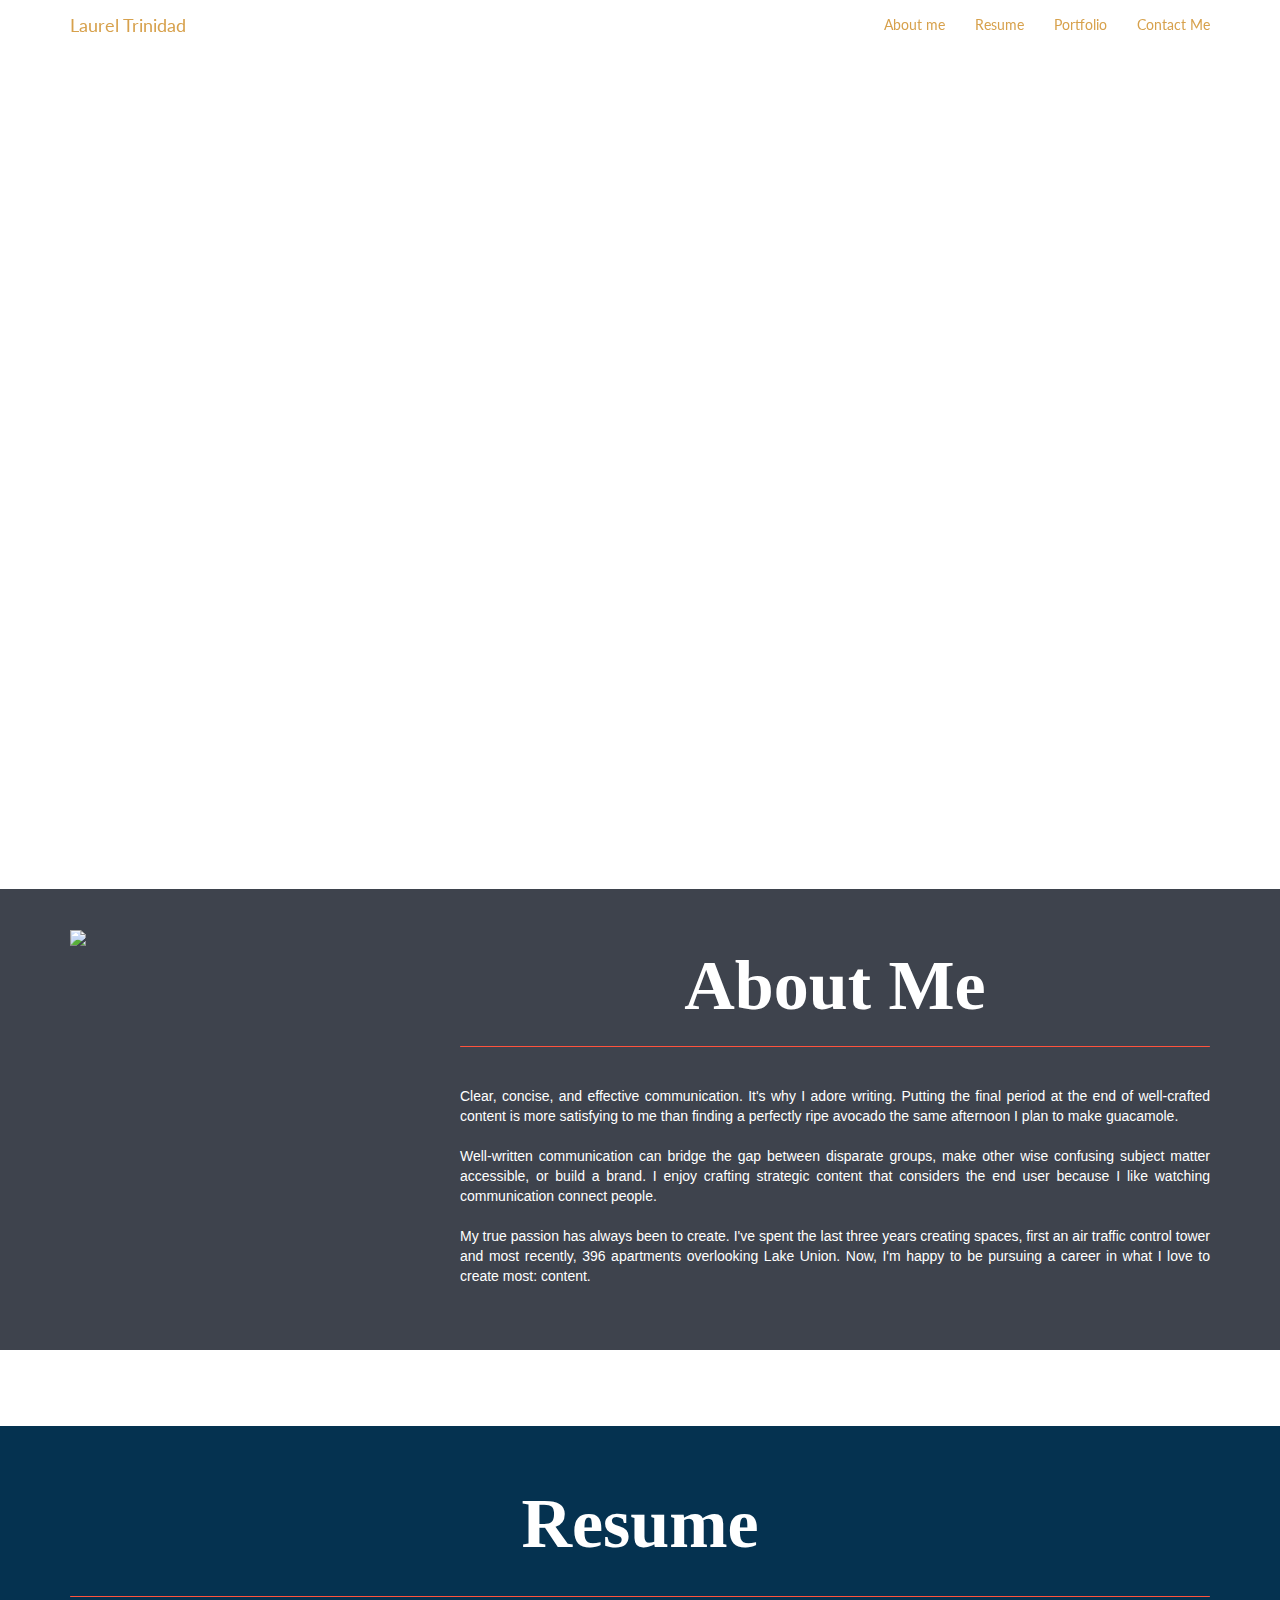
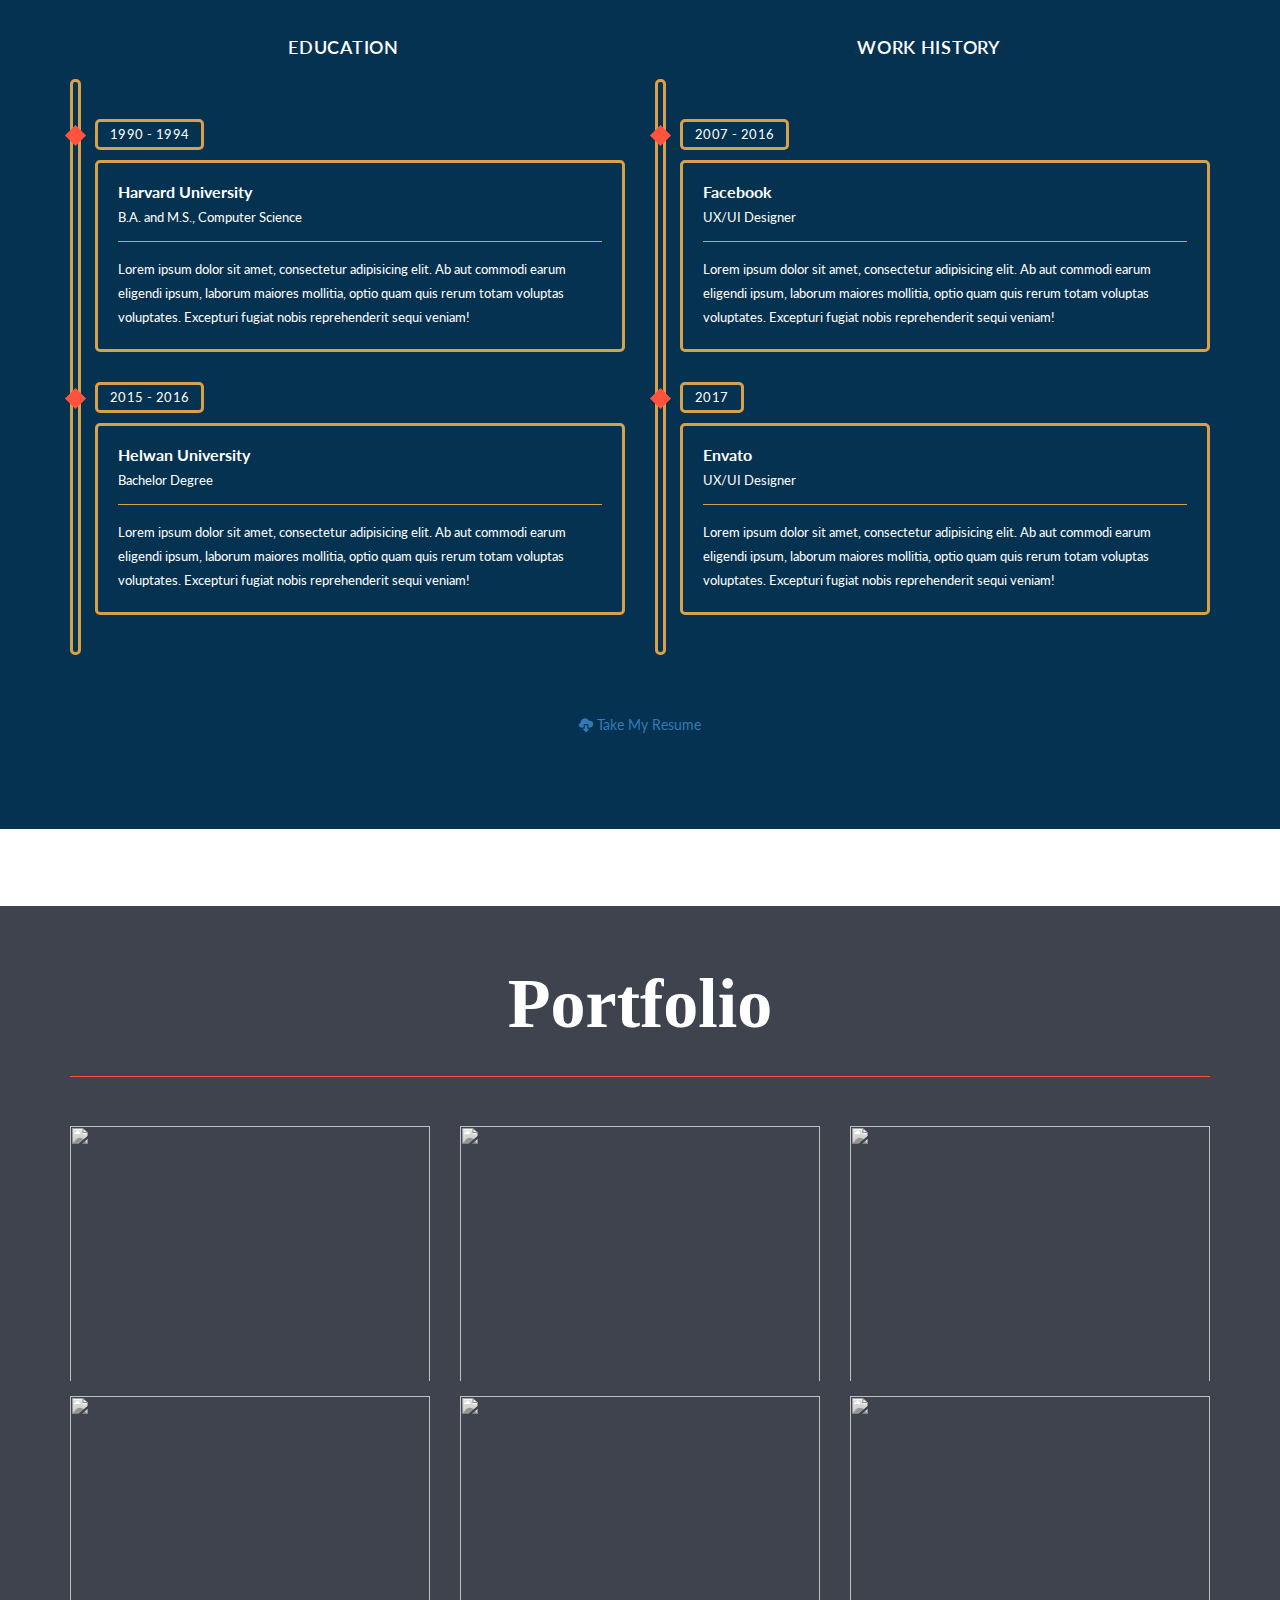
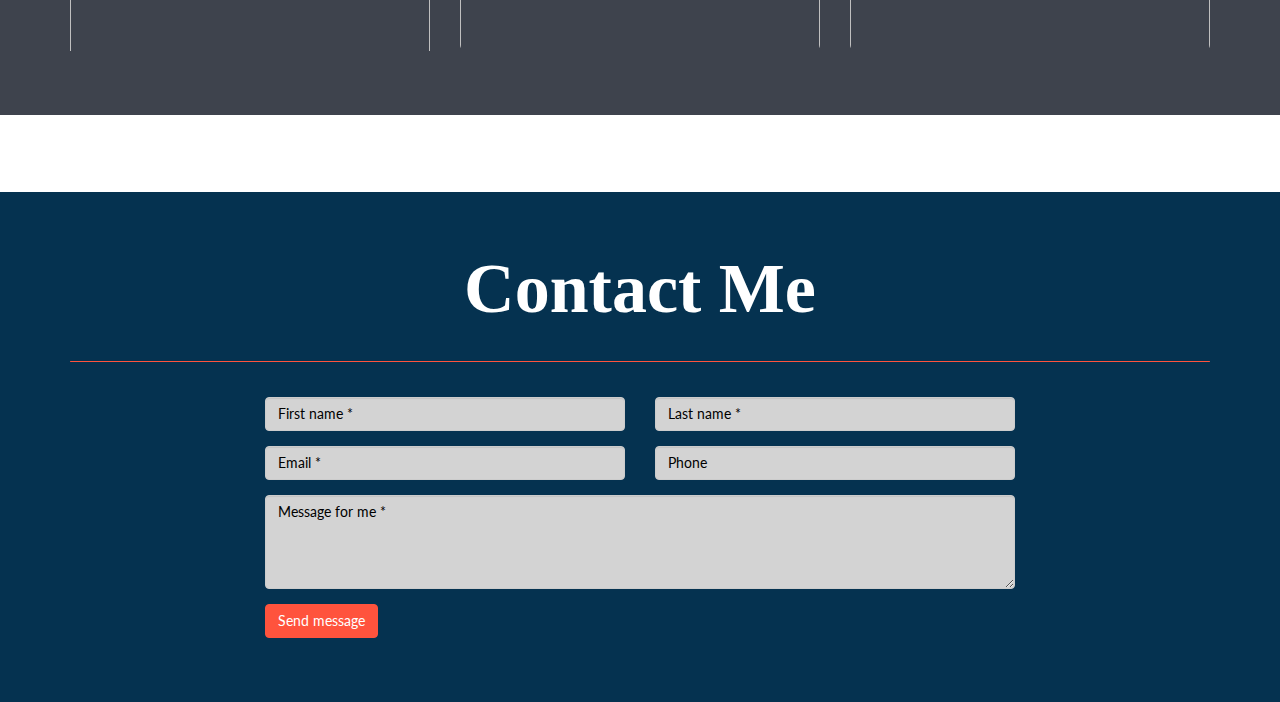
==== index.html @ ec862a38 "updated latest pic and color scheme" ====
<!DOCTYPE html>
<html>
<head>
	<title>Laurel Trinidad</title>
	<link rel="stylesheet" type="text/css" href="https://maxcdn.bootstrapcdn.com/bootstrap/3.3.5/css/bootstrap.min.css">
	<link rel="stylesheet" type="text/css" href="https://maxcdn.bootstrapcdn.com/font-awesome/4.4.0/css/font-awesome.min.css">
	<link href="http://fonts.googleapis.com/css?family=Lato:300,400,700,300italic,400italic,700italic" rel="stylesheet" type="text/css">
	<link href="https://fonts.googleapis.com/css?family=Josefin+Sans" rel="stylesheet">
	<link rel="stylesheet" type="text/css" href="app.css">
</head>
<body>
	<nav class="navbar navbar-inverse navbar-fixed-top">
		<div class="container">
			<div class="navbar-header">
				 <button type="button" class="navbar-toggle collapsed" data-toggle="collapse" data-target="#bs-nav-demo" aria-expanded="false">
	        <span class="sr-only">Toggle navigation</span>
	        <span class="icon-bar"></span>
	        <span class="icon-bar"></span>
	        <span class="icon-bar"></span>
	      </button>
				<a href="#" class="navbar-brand">Laurel Trinidad</a>
			</div>
			<div class="collapse navbar-collapse" id="bs-nav-demo">
				
				<ul class="nav navbar-nav navbar-right">
					<li><a href="#about">About me</a></li>
					<li><a href="#resume">Resume</a></li>
					<li><a href="#portfolio">Portfolio</a></li>
					<li><a href="#contactMe">Contact Me</a></li>
				</ul>
			</div>
		</div>
	</nav>
	<div class="container">
		<div class="row">
			<div class="col-sm-12" id="title">
				<h1>My Words+Your Voice=Content That Sells</h1>
			</div>
		</div>
	</div>
	<div class="blackSection" id="about">
		<div class="container">
			<div class="row">
				<div class="col-sm-4" >
					<img src="https://scontent.fsea1-1.fna.fbcdn.net/v/t1.0-9/18342608_10210631293112837_7009004719831180003_n.jpg?_nc_cat=0&oh=eb962426b6025424225a80eff569fae0&oe=5B779674&_nc_o2e=za9008616&efg=eyJhZG1pc3Npb25fY29udHJvbCI6MSwidXBsb2FkZXJfaWQiOiIxMDYyODEwMjcwIn0%3D">	
				</div>
				<div class="col-sm-8" >
					<div class="row">
						<div class="col-sm-12">
							<h1 id="sectionTitle">About Me</h1>
							<hr>
						</div>
						<div class="col-sm-12" id="text">
							<span>Clear, concise, and effective communication. It's why I adore writing. Putting the final period at the end of well-crafted content is more satisfying to me than finding a perfectly ripe avocado the same afternoon I plan to make guacamole. <br><br>
							Well-written communication can bridge the gap between disparate groups, make other wise confusing subject matter accessible, or build a brand. I enjoy crafting strategic content that considers the end user because I like watching communication connect people. <br><br> 
							My true passion has always been to create. I've spent the last three years creating spaces, first an air traffic control tower and most recently, 396 apartments overlooking Lake Union. Now, I'm happy to be pursuing a career in what I love to create most: content. </span>	
						</div>		
					</div>
				</div>		
			</div>
		</div>
	</div>
	<div class="emptySection"></div>
	<div class="whiteSection" id="resume">
		<div class="education-workHistory" id="history">
        <div class="container">
            <div class="row">
				<div class="col-sm-12">
					<h1 id="sectionTitle">Resume</h1>
					<hr>
				</div>
			</div>
            <div class="row">
                <div class="col-sm-6">
                    <div class="kayo-education">
                        <h3 class="timeline-title">
                            <i class="pe-7s-study"></i> <span>Education</span>
                        </h3>
                        <div class="timeline-content">
                            <div class="timeline-box">
                                <div class="timeline-date">
                                    1990 - 1994
                                </div>
                                <div class="timeline-info">
                                    <div class="timeline-info-header">
                                        <h3>Harvard University</h3>
                                        <p>B.A. and M.S., Computer Science</p>
                                    </div>
                                    <div class="timeline-info-details">
                                        <p>
                                            Lorem ipsum dolor sit amet, consectetur adipisicing elit. Ab aut commodi
                                            earum eligendi ipsum, laborum maiores mollitia, optio quam quis rerum
                                            totam voluptas voluptates. Excepturi fugiat nobis reprehenderit sequi
                                            veniam!
                                        </p>
                                    </div>
                                </div>
                            </div>
                            <div class="timeline-box">
                                <div class="timeline-date">
                                    2015 - 2016
                                </div>
                                <div class="timeline-info">
                                    <div class="timeline-info-header">
                                        <h3>Helwan University</h3>
                                        <p>Bachelor Degree</p>
                                    </div>
                                    <div class="timeline-info-details">
                                        <p>
                                            Lorem ipsum dolor sit amet, consectetur adipisicing elit. Ab aut commodi
                                            earum eligendi ipsum, laborum maiores mollitia, optio quam quis rerum
                                            totam voluptas voluptates. Excepturi fugiat nobis reprehenderit sequi
                                            veniam!
                                        </p>
                                    </div>
                                </div>
                            </div>
                        </div>
                    </div>
                </div>
                <div class="col-sm-6">
                    <div class="kayo-experience">
                        <h3 class="timeline-title">
                            <i class="pe-7s-ribbon"></i> <span>Work History</span>
                        </h3>
                        <div class="timeline-content">
                            <div class="timeline-box">
                                <div class="timeline-date">
                                    2007 - 2016
                                </div>
                                <div class="timeline-info">
                                    <div class="timeline-info-header">
                                        <h3>Facebook</h3>
                                        <p>UX/UI Designer</p>
                                    </div>
                                    <div class="timeline-info-details">
                                        <p>
                                            Lorem ipsum dolor sit amet, consectetur adipisicing elit. Ab aut commodi
                                            earum eligendi ipsum, laborum maiores mollitia, optio quam quis rerum
                                            totam voluptas voluptates. Excepturi fugiat nobis reprehenderit sequi
                                            veniam!
                                        </p>
                                    </div>
                                </div>
                            </div>
                            <div class="timeline-box">
                                <div class="timeline-date">
                                    2017
                                </div>
                                <div class="timeline-info">
                                    <div class="timeline-info-header">
                                        <h3>Envato</h3>
                                        <p>UX/UI Designer</p>
                                    </div>
                                    <div class="timeline-info-details">
                                        <p>
                                            Lorem ipsum dolor sit amet, consectetur adipisicing elit. Ab aut commodi
                                            earum eligendi ipsum, laborum maiores mollitia, optio quam quis rerum
                                            totam voluptas voluptates. Excepturi fugiat nobis reprehenderit sequi
                                            veniam!
                                        </p>
                                    </div>
                                </div>
                            </div>
                        </div>
                    </div>
                </div>
            </div>
            <div class="take-my-resume">
                <a href="#" class="kayo-btn-1"><span class="glyphicon glyphicon-cloud-download"></span> Take My Resume</a>
            </div>
        </div>
    </div>
    <!-- End Resume ==================-->
	</div>
	<div class="emptySection"></div>
	<div class="blackSection" id="portfolio">
		<div class="container">
			<div class="row">
				<div class="col-sm-12">
					<h1 id="sectionTitle">Portfolio</h1>
					<hr>
				</div>
				<div class="col-sm-4 documentContainer">
					<a href="https://drive.google.com/file/d/1-I8CJ9ruxqZEkAIx4mUurq1qyC3e59em/view?usp=sharing" target="_blank">
				        <img src="./Images/airport.jpg" alt="" class="portfolioImage img-responsive">
				        
				        <div class="imgTitle">
				        	<h1>Title</h1>
				        </div>
				        <div class="caption text-center">
				            <p>Lorem ipsum dolor sit amet, consectetur adipisicing elit. Ab, quisquam?</p>
				        </div>
				    </a>
			    </div>
				<div class="col-sm-4 documentContainer">
					<a href="https://drive.google.com/file/d/1-I8CJ9ruxqZEkAIx4mUurq1qyC3e59em/view?usp=sharing" target="_blank">
				        <img src="./Images/business.jpg" alt="" class="portfolioImage img-responsive">
				        
				        <div class="imgTitle">
				        	<h1>Title</h1>
				        </div>
				        <div class="caption text-center">
				            <p>Lorem ipsum dolor sit amet, consectetur adipisicing elit. Ab, quisquam?</p>
				        </div>
				    </a>
			    </div>
				<div class="col-sm-4 documentContainer">
					<a href="https://drive.google.com/file/d/1-I8CJ9ruxqZEkAIx4mUurq1qyC3e59em/view?usp=sharing" target="_blank">
				        <img src="./Images/workshop.jpg" alt="" class="portfolioImage img-responsive">
				        
				        <div class="imgTitle">
				        	<h1>Title</h1>
				        </div>
				        <div class="caption text-center">
				            <p>Lorem ipsum dolor sit amet, consectetur adipisicing elit. Ab, quisquam?</p>
				        </div>
				    </a>
			    </div>
				<div class="col-sm-4 documentContainer">
					<a href="https://drive.google.com/file/d/1-I8CJ9ruxqZEkAIx4mUurq1qyC3e59em/view?usp=sharing" target="_blank">
				        <img src="./Images/sunrise.jpg" alt="" class="portfolioImage img-responsive">
				        
				        <div class="imgTitle">
				        	<h1>Title</h1>
				        </div>
				        <div class="caption text-center">
				            <p>Lorem ipsum dolor sit amet, consectetur adipisicing elit. Ab, quisquam?</p>
				        </div>
				    </a>
			    </div>
				<div class="col-sm-4 documentContainer">
					<a href="https://drive.google.com/file/d/1-I8CJ9ruxqZEkAIx4mUurq1qyC3e59em/view?usp=sharing" target="_blank">
				        <img src="./Images/los-angeles.jpg" alt="" class="portfolioImage img-responsive img-rounded">
				        
				        <div class="imgTitle">
				        	<h1>Title</h1>
				        </div>
				        <div class="caption text-center">
				            <p>Lorem ipsum dolor sit amet, consectetur adipisicing elit. Ab, quisquam?</p>
				        </div>
				    </a>
			    </div>
				<div class="col-sm-4 documentContainer">
					<a href="https://drive.google.com/file/d/1-I8CJ9ruxqZEkAIx4mUurq1qyC3e59em/view?usp=sharing" target="_blank">
				        <img src="./Images/home.jpg" alt="" class="portfolioImage img-responsive img-rounded">
				        
				        <div class="imgTitle">
				        	<h1>Title</h1>
				        </div>
				        <div class="caption text-center">
				            <p>Lorem ipsum dolor sit amet, consectetur adipisicing elit. Ab, quisquam?</p>
				        </div>
				    </a>
			    </div>
			</div>
		</div>
	</div>
	<div class="emptySection"></div>
	<section id="contactMe">
		<div class="whiteSection">
			<div class="container">
				<div class="row">
					<div class="col-sm-12">
						<h1 id="sectionTitle">Contact Me</h1>
						<hr>
					</div>
					<div class="col-sm-2"></div>

					<div class="col-sm-8">

						<form id="contact-form" method="post" action="contact.php" role="form">

	                        <div class="messages"></div>

	                        <div class="controls">

	                            <div class="row">
	                                <div class="col-md-6">
	                                    <div class="form-group">
	                                        <input id="form_name" type="text" name="name" class="form-control" placeholder="First name *" required="required" data-error="Firstname is required.">
	                                        <div class="help-block with-errors"></div>
	                                    </div>
	                                </div>
	                                <div class="col-md-6">
	                                    <div class="form-group">
	                                        <input id="form_lastname" type="text" name="surname" class="form-control" placeholder="Last name *" required="required" data-error="Lastname is required.">
	                                        <div class="help-block with-errors"></div>
	                                    </div>
	                                </div>
	                            </div>
	                            <div class="row">
	                                <div class="col-md-6">
	                                    <div class="form-group">
	                                        <input id="form_email" type="email" name="email" class="form-control" placeholder="Email *" required="required" data-error="Valid email is required.">
	                                        <div class="help-block with-errors"></div>
	                                    </div>
	                                </div>
	                                <div class="col-md-6">
	                                    <div class="form-group">
	                                        <input id="form_phone" type="tel" name="phone" class="form-control" placeholder="Phone">
	                                        <div class="help-block with-errors"></div>
	                                    </div>
	                                </div>
	                            </div>
	                            <div class="row">
	                                <div class="col-md-12">
	                                    <div class="form-group">
	                                        <textarea id="form_message" name="message" class="form-control" placeholder="Message for me *" rows="4" required="required" data-error="Please,leave us a message."></textarea>
	                                        <div class="help-block with-errors"></div>
	                                    </div>
	                                </div>
	                                <div class="col-md-12">
	                                    <input type="submit" class="btn btn-success btn-send" value="Send message">
	                                </div>
	                            </div>
	                        </div>
	                    </form>
                	</div>
				</div>
			</div>
		</div>
	</section>
 <script type="text/javascript" src="https://code.jquery.com/jquery-2.1.4.js"></script>
 <script type="text/javascript" src="https://maxcdn.bootstrapcdn.com/bootstrap/3.3.5/js/bootstrap.min.js"></script>
 <script type="text/javascript" src="script.js"></script>


</body>
</html>
---- app.css ----
body {
    background: url(https://images.unsplash.com/photo-1480204514067-6b10af53a827?ixlib=rb-0.3.5&ixid=eyJhcHBfaWQiOjEyMDd9&s=a78e72b7ec7ae1008860068f69c1065b&auto=format&fit=crop&w=1489&q=80);
  
   // background: url(https://images.unsplash.com/photo-1526062316359-870159813355?ixlib=rb-0.3.5&ixid=eyJhcHBfaWQiOjEyMDd9&s=8ba3ea4075a0bce542a6e92dcb00b29f&auto=format&fit=crop&w=1567&q=80);
  
    background-size: cover;
    background-position: left; 
    background-attachment: fixed;
    font-family: 'Times New Roman', serif;
}

body,
html {
    width: 100%;
    height: 100%;
    font-family: "Lato";
    color: white;
}

:root {
    --background-1:#485670;
    --background-2:#151A24;
    --accent-color-1:#C6A33B;
    --accent-color-2:#FF533D;
    --title-color:white;
    --resume-border: #C6A33B;
    --resume-diamond:#FF533D;
}

:root {
    --background-1:#3E434D;
    --background-2:#053250;
    --accent-color-1:#D7A14C;
    --accent-color-2:#FF533D;
    --title-color:white;
    --resume-border: #D7A14C;
    --resume-diamond:#FF533D;
}




.navbar-inverse {
      background: transparent;
      color: white;
      border-color: transparent;
}
.navbar-inverse .navbar-brand, .navbar-inverse a{
  color: var(--accent-color-1);
}
.navbar-inverse .navbar-nav>li>a {
  color: var(--accent-color-1);
} 

#title {
    text-align: center;
    font-weight: 700;
    font-size: 5em;
    font-family: 'Times New Roman', serif;
    padding-top: 35%;
    padding-bottom: 35%
}

#sectionTitle {
    text-align: center;
    font-weight: 700;
    font-size: 5em;
    font-family: 'Times New Roman', serif;
    color: var(--title-color);

}

#portfolioTitle {
    font-weight: 400;
    font-size: 5em;
    font-family: 'Times New Roman', serif;
    text-align: center;
    margin-top: 0;
    margin-bottom: 0;

}

#text {
    font-family: Roboto, Arial, "Helvetica Neue", Helvetica, sans-serif;
    padding-top: 2%; 
    text-align: justify;   
}

#buttons {
    font-family: september, Arial, "Helvetica Neue", Helvetica, sans-serif;
}

.whiteSection { 
    background: var(--background-2);
    color: white ;
    padding-top: 3%;
    padding-bottom: 5%;
}

.blackSection { 
    background: var(--background-1);
    color: white ;
    padding-top: 3%;
    padding-bottom: 5%;
}

.portfolioImage {
    height: 270px;
    width: 360px;
    padding-top: 15px;
    padding-bottom: 15px;
    overflow: hidden;
    -webkit-filter: grayscale(100%); /* Safari 6.0 - 9.0 */
    filter: grayscale(100%);
  }

.emptySection {
    padding-top: 6%
}

.navbar-fixed-top.scrolled {
  background-color: #221f20 !important;
  transition: background-color 200ms linear;
}

.hoverText {
  color: black;
  font-size: 25px;
  text-align: center;
  padding-left: 15%;
}

.portfolioTextContainer {
}

.rightSide {
    padding-right: 7.5%;
    text-align: right;
}

.leftSide {
    padding-left: 7.5%;
    text-align: left;
}

.portfolioRow {
    display: table;
}

.cell {
    float: none;
    display: table-cell;
    vertical-align: top;
}

.test { 

 }

.middle {
  transition: .5s ease;
  position: absolute;
  top: 8px;
  left: 16px;
  transform: translate(-50%, -50%);
  -ms-transform: translate(-50%, -50%);
  border: 3px solid red;
  opacity: 0;
}

.imgTitle {
    position: absolute;
    top: 5%;
    left: 0;
    width: 95%;
    padding-left: 7%;
    opacity: 0;
    color: white;
}

.caption {
    position: absolute;
    top: 60%;
    left: 0;
    width: 95%;
    padding-left: 5%;
    font-size: 18px;
    opacity: 0;
    color: white;
}

.documentContainer:hover .portfolioImage { 
    -webkit-filter: grayscale(0%); /* Safari 6.0 - 9.0 */
    filter: grayscale(0%); 
    opacity: .4;
 }

.documentContainer:hover .imgTitle{
  opacity: 1;
}

.documentContainer:hover .caption{
  opacity: 1;
}

.documentContainer {
    position: relative;
}

.hoverText {
  color: white;
  font-size: 25px;
  text-align: center;
  padding-left: 15%;
  border: 3px solid #73AD21;
}

.thumbnail {
    position: relative;
}

.btn-send {
    background: var(--accent-color-2);
    color: white;
    border-color: var(--accent-color-2);
}

hr {
    border-top: 1px solid var(--accent-color-2);
    border-radius: 7px 7px 7px 7px;
    margin-bottom: 3%;
    margin-top: 3%;
}

img { 
    width: 100%;
 }

 .form-control{
    background-color: lightgrey;
    color: whitesmoke;
 }

.btn-send:hover{
    background-color: white;
    border-color: white;
    color: black;
 }
.form-control::-webkit-input-placeholder { color: black; }  /* WebKit, Blink, Edge */
.form-control:-moz-placeholder { color: black; }  /* Mozilla Firefox 4 to 18 */
.form-control::-moz-placeholder { color: var(--accent-color-2); }  /* Mozilla Firefox 19+ */
.form-control:-ms-input-placeholder { color: var(--accent-color-2); }  /* Internet Explorer 10-11 */
.form-control::-ms-input-placeholder { color: var(--accent-color-2); }  /* Microsoft Edge */


.mrkayo-main-title {
  text-align: center;
  padding-bottom: 60px;
}
.mrkayo-main-title h2 {
  font-size: 24px;
  text-transform: uppercase;
  display: inline-block;
  margin: 0;
  font-weight: bold;
  letter-spacing: 0.7px;
}
.mrkayo-main-title h2 .kayo-line {
  display: block;
  width: 100%;
  margin: 15px auto 10px;
  position: relative;
  border-bottom: 2px solid #FFF;
}
.mrkayo-main-title h2 .kayo-line:after, .mrkayo-main-title h2 .kayo-line:before {
  content: '';
  display: inline-block;
  width: 15px;
  height: 15px;
  border: 2px solid #FFF;
  -webkit-transform: rotate(45deg);
  -moz-transform: rotate(45deg);
  -o-transform: rotate(45deg);
  -ms-transform: rotate(45deg);
  transform: rotate(45deg);
  position: absolute;
}
.mrkayo-main-title h2 .kayo-line:after {
  right: -15px;
  bottom: -8px;
}
.mrkayo-main-title h2 .kayo-line:before {
  left: -15px;
  bottom: -8px;
}


/* 7. Resume
================================= */
.resume .kayo-container {
  padding-top: 90px;
  padding-bottom: 75px;
}

/* 7.1 Resume Introduction */
.resume .kayo-intro-section {
  background: url("../images/skills.jpg") center center no-repeat fixed;
  background-size: cover;
}

/* 7.2 Education & Experience */
.education-workHistory .timeline-title {
  text-transform: uppercase;
  font-size: 18px;
  margin: 0;
  margin-bottom: 15px;
  position: relative;
  right: 9px;
  font-weight: 600;
  letter-spacing: 0.7px;
  text-align: center;

}
.education-workHistory .timeline-title i {
  font-size: 30px;
  vertical-align: middle;
  margin-right: 10px;
}
.education-workHistory .timeline-title span {
  vertical-align: middle;
}
.education-workHistory .timeline-content {
  padding: 40px 0;
  position: relative;
  padding-left: 25px;
  margin-bottom: 30px;
}
.education-workHistory .timeline-content:before {
  content: '';
  display: inline-block;
  position: absolute;
  left: 0;
  top: 0;
  height: 100%;
  width: 11px;
  border: 3px solid var(--resume-border);
  -webkit-border-radius: 5px;
  -moz-border-radius: 5px;
  -o-border-radius: 5px;
  -ms-border-radius: 5px;
  border-radius: 5px;
}
.education-workHistory .timeline-content .timeline-box {
  margin-bottom: 30px;
}
.education-workHistory .timeline-content .timeline-box:last-child {
  margin-bottom: 0;
}
.education-workHistory .timeline-content .timeline-box .timeline-date {
  border: 3px solid var(--resume-border);
  box-sizing: content-box;
  display: inline-block;
  padding: 6px 12px;
  line-height: 1;
  -webkit-border-radius: 5px;
  -moz-border-radius: 5px;
  -o-border-radius: 5px;
  -ms-border-radius: 5px;
  border-radius: 5px;
  margin-bottom: 10px;
  font-size: 13px;
  letter-spacing: 0.4px;
}
.education-workHistory .timeline-content .timeline-box .timeline-date:before {
  content: '';
  display: block;
  position: absolute;
  width: 15px;
  height: 15px;
  border: 3px solid var(--resume-diamond));
  background-color: var(--resume-diamond);
  transform: rotate(45deg);
  left: -2px;
}
.education-workHistory .timeline-content .timeline-box .timeline-info {
  border: 3px solid var(--resume-border);
  padding: 20px;
  -webkit-border-radius: 5px;
  -moz-border-radius: 5px;
  -o-border-radius: 5px;
  -ms-border-radius: 5px;
  border-radius: 5px;
}
.education-workHistory .timeline-content .timeline-box .timeline-info .timeline-info-header {
  padding-bottom: 15px;
  margin-bottom: 15px;
  border-bottom: 1px solid var(--resume-border);
}
.education-workHistory .timeline-content .timeline-box .timeline-info .timeline-info-header h3 {
  font-size: 16px;
  font-weight: 700;
  margin: 0;
  margin-bottom: 7px;
}
.education-workHistory .timeline-content .timeline-box .timeline-info .timeline-info-header p {
  margin: 0;
  font-size: 13px;
  font-weight: 400;
}
.education-workHistory .timeline-content .timeline-box .timeline-info .timeline-info-details p {
  font-weight: 400;
  margin-bottom: 0;
  font-size: 13px;
  line-height: 24px;
}

.take-my-resume {
  margin: 30px 0;
  text-align: center;
}

colors: 
navy blue #18121E
Silk #DCD0C0
Paper #F4F4F4
Charcoal #373737
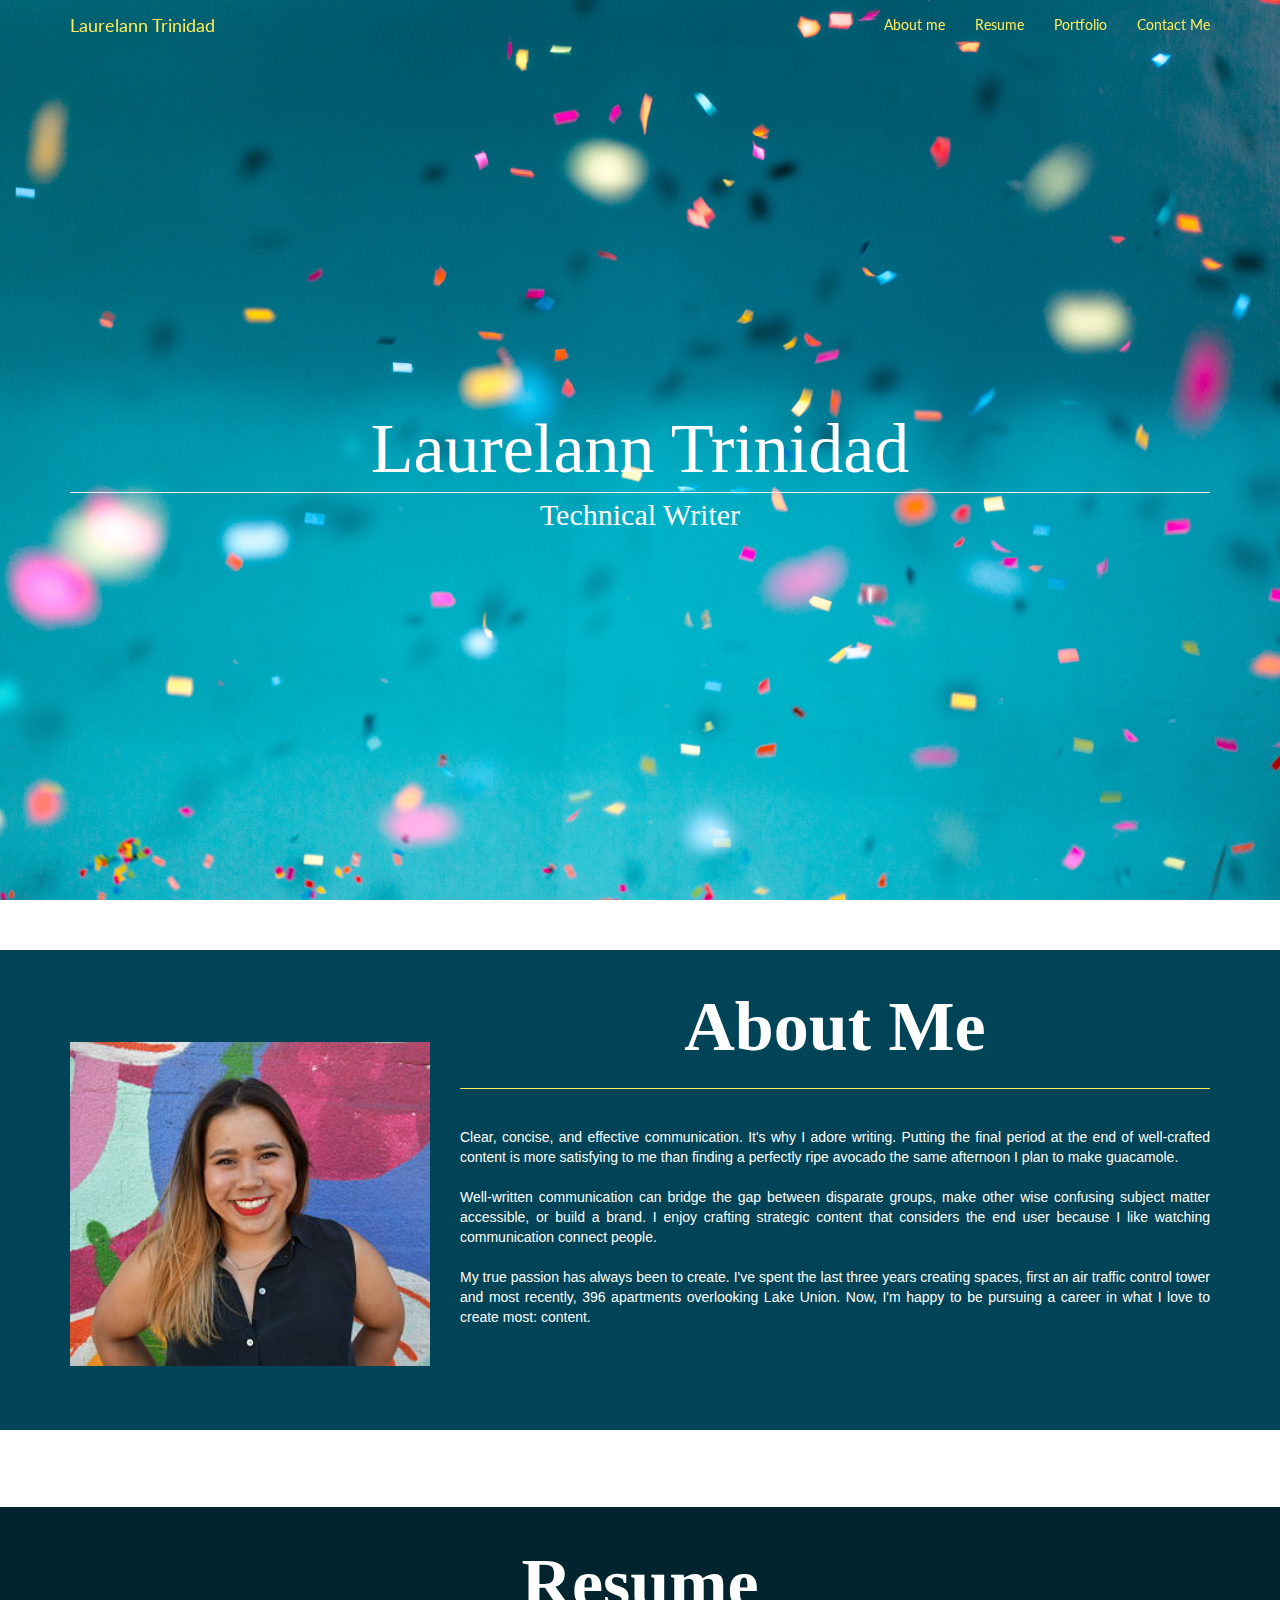
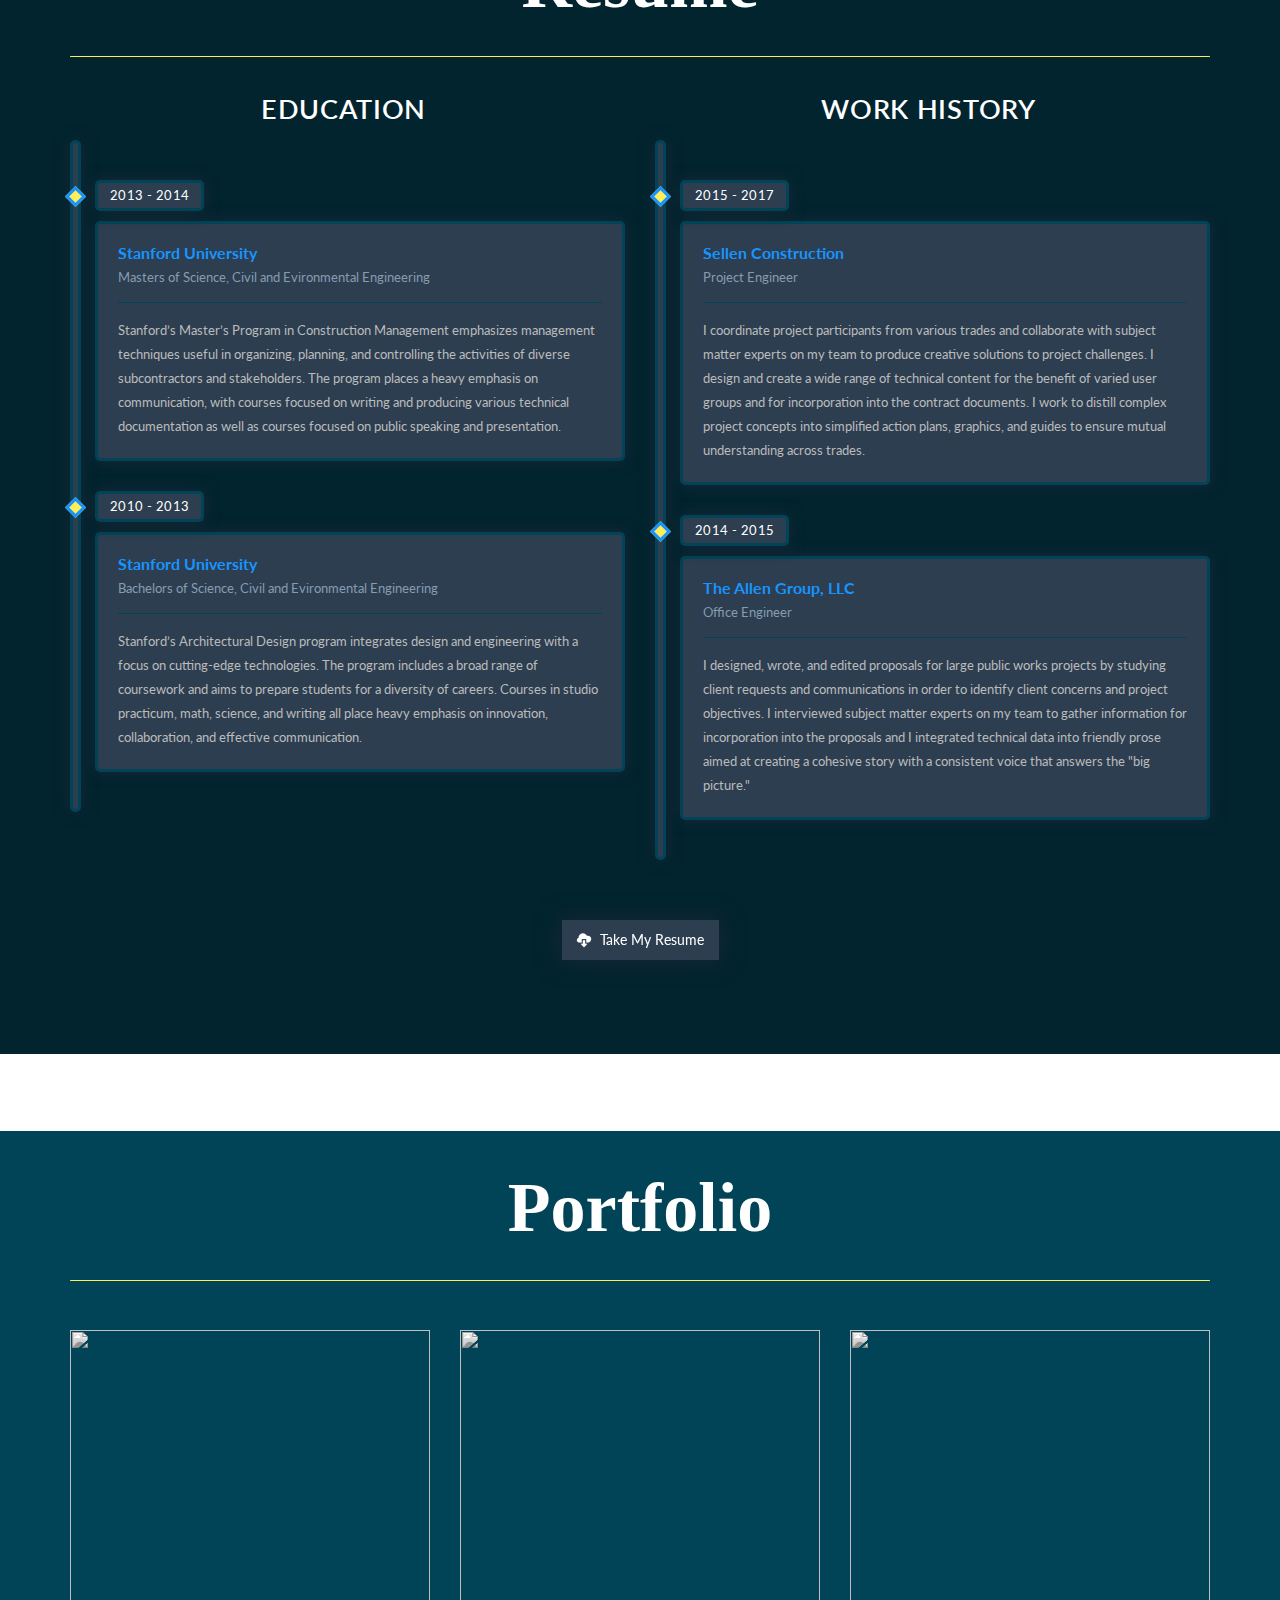
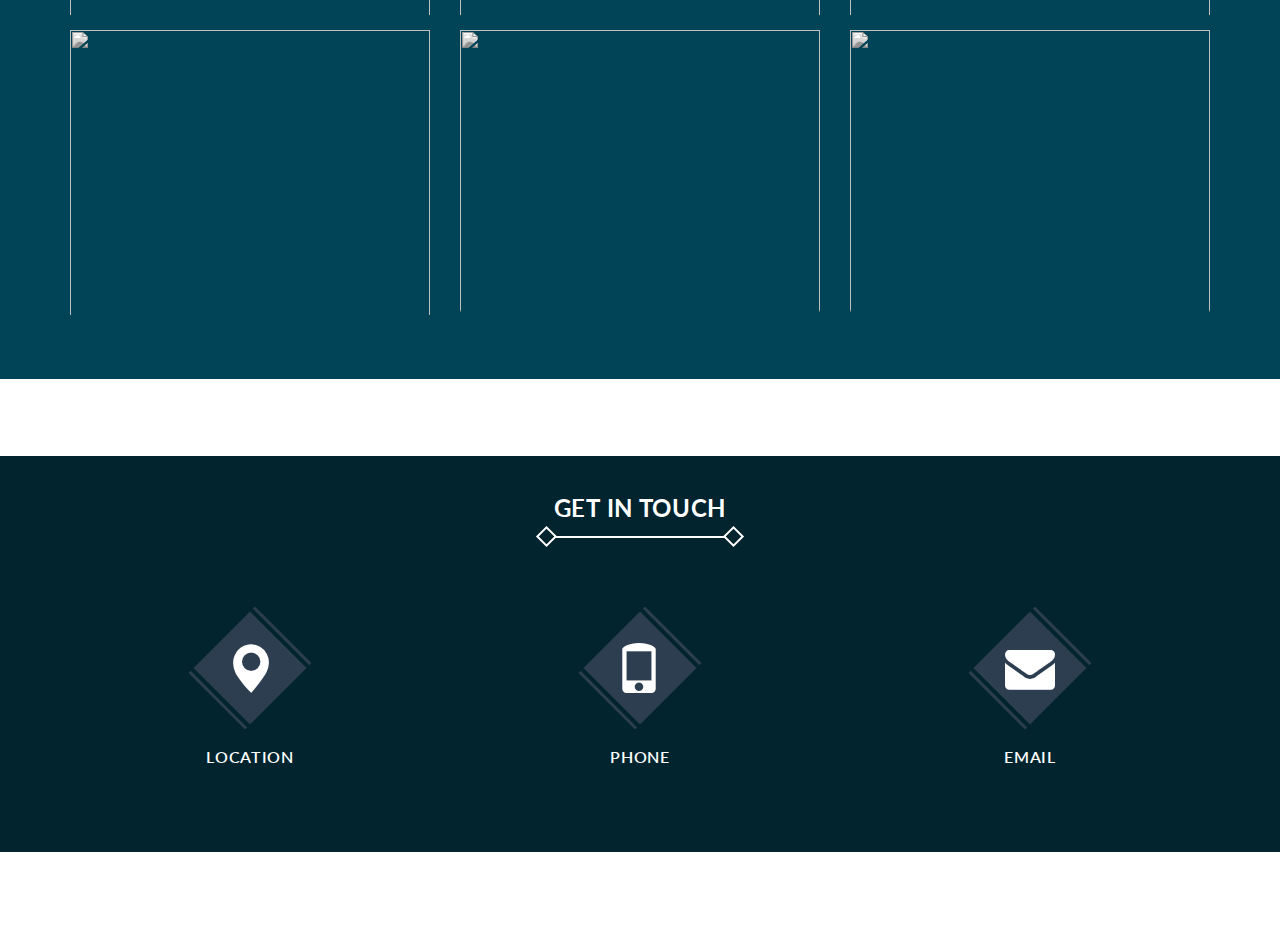
==== commit 52460991: "taking latest" ====
--- a/index.html
+++ b/index.html
@@ -1,12 +1,13 @@
 <!DOCTYPE html>
 <html>
 <head>
-	<title>Laurel Trinidad</title>
+	<title>Laurelann Trinidad</title>
 	<link rel="stylesheet" type="text/css" href="https://maxcdn.bootstrapcdn.com/bootstrap/3.3.5/css/bootstrap.min.css">
 	<link rel="stylesheet" type="text/css" href="https://maxcdn.bootstrapcdn.com/font-awesome/4.4.0/css/font-awesome.min.css">
 	<link href="http://fonts.googleapis.com/css?family=Lato:300,400,700,300italic,400italic,700italic" rel="stylesheet" type="text/css">
 	<link href="https://fonts.googleapis.com/css?family=Josefin+Sans" rel="stylesheet">
 	<link rel="stylesheet" type="text/css" href="app.css">
+	<?php include('contact.php'); ?>
 </head>
 <body>
 	<nav class="navbar navbar-inverse navbar-fixed-top">
@@ -18,7 +19,7 @@
 	        <span class="icon-bar"></span>
 	        <span class="icon-bar"></span>
 	      </button>
-				<a href="#" class="navbar-brand">Laurel Trinidad</a>
+				<a href="#" class="navbar-brand">Laurelann Trinidad</a>
 			</div>
 			<div class="collapse navbar-collapse" id="bs-nav-demo">
 				
@@ -34,21 +35,23 @@
 	<div class="container">
 		<div class="row">
 			<div class="col-sm-12" id="title">
-				<h1>My Words+Your Voice=Content That Sells</h1>
+				<h1 id="titleName">Laurelann Trinidad</h1>
+				<hr id="hrTitle">
+				<h2>Technical Writer</h2>
 			</div>
 		</div>
 	</div>
 	<div class="blackSection" id="about">
 		<div class="container">
 			<div class="row">
-				<div class="col-sm-4" >
-					<img src="https://scontent.fsea1-1.fna.fbcdn.net/v/t1.0-9/18342608_10210631293112837_7009004719831180003_n.jpg?_nc_cat=0&oh=eb962426b6025424225a80eff569fae0&oe=5B779674&_nc_o2e=za9008616&efg=eyJhZG1pc3Npb25fY29udHJvbCI6MSwidXBsb2FkZXJfaWQiOiIxMDYyODEwMjcwIn0%3D">	
+				<div class="col-sm-12 col-md-4" >
+					<img src="./Images/AboutMe_opt.jpg" class="aboutMePhoto img-responsive">	
 				</div>
-				<div class="col-sm-8" >
+				<div class="col-sm-12 col-md-8" >
 					<div class="row">
 						<div class="col-sm-12">
 							<h1 id="sectionTitle">About Me</h1>
-							<hr>
+							<hr class='divider'>
 						</div>
 						<div class="col-sm-12" id="text">
 							<span>Clear, concise, and effective communication. It's why I adore writing. Putting the final period at the end of well-crafted content is more satisfying to me than finding a perfectly ripe avocado the same afternoon I plan to make guacamole. <br><br>
@@ -67,50 +70,44 @@
             <div class="row">
 				<div class="col-sm-12">
 					<h1 id="sectionTitle">Resume</h1>
-					<hr>
+					<hr class='divider'>
 				</div>
 			</div>
             <div class="row">
-                <div class="col-sm-6">
+                <div class="col-sm-12 col-md-6">
                     <div class="kayo-education">
                         <h3 class="timeline-title">
-                            <i class="pe-7s-study"></i> <span>Education</span>
+                            <i class="pe-7s-study"></i> <span class="resumeTitle">Education</span>
                         </h3>
                         <div class="timeline-content">
                             <div class="timeline-box">
                                 <div class="timeline-date">
-                                    1990 - 1994
+                                    2013 - 2014
                                 </div>
                                 <div class="timeline-info">
                                     <div class="timeline-info-header">
-                                        <h3>Harvard University</h3>
-                                        <p>B.A. and M.S., Computer Science</p>
+                                        <h3>Stanford University</h3>
+                                        <p>Masters of Science, Civil and Evironmental Engineering</p>
                                     </div>
                                     <div class="timeline-info-details">
                                         <p>
-                                            Lorem ipsum dolor sit amet, consectetur adipisicing elit. Ab aut commodi
-                                            earum eligendi ipsum, laborum maiores mollitia, optio quam quis rerum
-                                            totam voluptas voluptates. Excepturi fugiat nobis reprehenderit sequi
-                                            veniam!
+                                            Stanford’s Master’s Program in Construction Management emphasizes management techniques useful in organizing, planning, and controlling the activities of diverse subcontractors and stakeholders. The program places a heavy emphasis on communication, with courses focused on writing and producing various technical documentation as well as courses focused on public speaking and presentation. 
                                         </p>
                                     </div>
                                 </div>
                             </div>
                             <div class="timeline-box">
                                 <div class="timeline-date">
-                                    2015 - 2016
+                                    2010 - 2013
                                 </div>
                                 <div class="timeline-info">
                                     <div class="timeline-info-header">
-                                        <h3>Helwan University</h3>
-                                        <p>Bachelor Degree</p>
+                                        <h3>Stanford University</h3>
+                                        <p>Bachelors of Science, Civil and Evironmental Engineering</p>
                                     </div>
                                     <div class="timeline-info-details">
                                         <p>
-                                            Lorem ipsum dolor sit amet, consectetur adipisicing elit. Ab aut commodi
-                                            earum eligendi ipsum, laborum maiores mollitia, optio quam quis rerum
-                                            totam voluptas voluptates. Excepturi fugiat nobis reprehenderit sequi
-                                            veniam!
+                                            Stanford’s Architectural Design program integrates design and engineering with a focus on cutting-edge technologies. The program includes a broad range of coursework and aims to prepare students for a diversity of careers. Courses in studio practicum, math, science, and writing all place heavy emphasis on innovation, collaboration, and effective communication. 
                                         </p>
                                     </div>
                                 </div>
@@ -118,46 +115,40 @@
                         </div>
                     </div>
                 </div>
-                <div class="col-sm-6">
+                <div class="col-sm-12 col-md-6">
                     <div class="kayo-experience">
                         <h3 class="timeline-title">
-                            <i class="pe-7s-ribbon"></i> <span>Work History</span>
+                            <i class="pe-7s-ribbon"></i> <span class="resumeTitle">Work History</span>
                         </h3>
                         <div class="timeline-content">
-                            <div class="timeline-box">
+                        	<div class="timeline-box">
                                 <div class="timeline-date">
-                                    2007 - 2016
+                                    2015 - 2017
                                 </div>
                                 <div class="timeline-info">
                                     <div class="timeline-info-header">
-                                        <h3>Facebook</h3>
-                                        <p>UX/UI Designer</p>
+                                        <h3>Sellen Construction</h3>
+                                        <p>Project Engineer</p>
                                     </div>
                                     <div class="timeline-info-details">
                                         <p>
-                                            Lorem ipsum dolor sit amet, consectetur adipisicing elit. Ab aut commodi
-                                            earum eligendi ipsum, laborum maiores mollitia, optio quam quis rerum
-                                            totam voluptas voluptates. Excepturi fugiat nobis reprehenderit sequi
-                                            veniam!
+                                            I coordinate project participants from various trades and collaborate with subject matter experts on my team to produce creative solutions to project challenges. I design and create a wide range of technical content for the benefit of varied user groups and for incorporation into the contract documents. I work to distill complex project concepts into simplified action plans, graphics, and guides to ensure mutual understanding across trades.  
                                         </p>
                                     </div>
                                 </div>
                             </div>
                             <div class="timeline-box">
                                 <div class="timeline-date">
-                                    2017
+                                    2014 - 2015
                                 </div>
                                 <div class="timeline-info">
                                     <div class="timeline-info-header">
-                                        <h3>Envato</h3>
-                                        <p>UX/UI Designer</p>
+                                        <h3>The Allen Group, LLC</h3>
+                                        <p>Office Engineer</p>
                                     </div>
                                     <div class="timeline-info-details">
                                         <p>
-                                            Lorem ipsum dolor sit amet, consectetur adipisicing elit. Ab aut commodi
-                                            earum eligendi ipsum, laborum maiores mollitia, optio quam quis rerum
-                                            totam voluptas voluptates. Excepturi fugiat nobis reprehenderit sequi
-                                            veniam!
+                                            I designed, wrote, and edited proposals for large public works projects by studying client requests and communications in order to identify client concerns and project objectives. I interviewed subject matter experts on my team to gather information for incorporation into the proposals and I integrated technical data into friendly prose aimed at creating a cohesive story with a consistent voice that answers the "big picture."
                                         </p>
                                     </div>
                                 </div>
@@ -167,7 +158,7 @@
                 </div>
             </div>
             <div class="take-my-resume">
-                <a href="#" class="kayo-btn-1"><span class="glyphicon glyphicon-cloud-download"></span> Take My Resume</a>
+                <a href="https://drive.google.com/file/d/1qi--PrtE-KaoUedRnO8xosm_DVgz2o6B/view?usp=sharing" class="kayo-btn-1"><span class="glyphicon glyphicon-cloud-download"></span> Take My Resume</a>
             </div>
         </div>
     </div>
@@ -179,77 +170,77 @@
 			<div class="row">
 				<div class="col-sm-12">
 					<h1 id="sectionTitle">Portfolio</h1>
-					<hr>
+					<hr class='divider'>
 				</div>
-				<div class="col-sm-4 documentContainer">
+				<div class="col-sm-6 col-lg-4 documentContainer">
 					<a href="https://drive.google.com/file/d/1-I8CJ9ruxqZEkAIx4mUurq1qyC3e59em/view?usp=sharing" target="_blank">
-				        <img src="./Images/airport.jpg" alt="" class="portfolioImage img-responsive">
-				        
-				        <div class="imgTitle">
-				        	<h1>Title</h1>
-				        </div>
-				        <div class="caption text-center">
-				            <p>Lorem ipsum dolor sit amet, consectetur adipisicing elit. Ab, quisquam?</p>
-				        </div>
-				    </a>
-			    </div>
-				<div class="col-sm-4 documentContainer">
-					<a href="https://drive.google.com/file/d/1-I8CJ9ruxqZEkAIx4mUurq1qyC3e59em/view?usp=sharing" target="_blank">
-				        <img src="./Images/business.jpg" alt="" class="portfolioImage img-responsive">
-				        
-				        <div class="imgTitle">
-				        	<h1>Title</h1>
-				        </div>
-				        <div class="caption text-center">
-				            <p>Lorem ipsum dolor sit amet, consectetur adipisicing elit. Ab, quisquam?</p>
-				        </div>
-				    </a>
-			    </div>
-				<div class="col-sm-4 documentContainer">
-					<a href="https://drive.google.com/file/d/1-I8CJ9ruxqZEkAIx4mUurq1qyC3e59em/view?usp=sharing" target="_blank">
-				        <img src="./Images/workshop.jpg" alt="" class="portfolioImage img-responsive">
-				        
-				        <div class="imgTitle">
-				        	<h1>Title</h1>
-				        </div>
-				        <div class="caption text-center">
-				            <p>Lorem ipsum dolor sit amet, consectetur adipisicing elit. Ab, quisquam?</p>
-				        </div>
-				    </a>
-			    </div>
-				<div class="col-sm-4 documentContainer">
-					<a href="https://drive.google.com/file/d/1-I8CJ9ruxqZEkAIx4mUurq1qyC3e59em/view?usp=sharing" target="_blank">
-				        <img src="./Images/sunrise.jpg" alt="" class="portfolioImage img-responsive">
-				        
-				        <div class="imgTitle">
-				        	<h1>Title</h1>
-				        </div>
-				        <div class="caption text-center">
-				            <p>Lorem ipsum dolor sit amet, consectetur adipisicing elit. Ab, quisquam?</p>
-				        </div>
-				    </a>
-			    </div>
-				<div class="col-sm-4 documentContainer">
-					<a href="https://drive.google.com/file/d/1-I8CJ9ruxqZEkAIx4mUurq1qyC3e59em/view?usp=sharing" target="_blank">
-				        <img src="./Images/los-angeles.jpg" alt="" class="portfolioImage img-responsive img-rounded">
-				        
-				        <div class="imgTitle">
-				        	<h1>Title</h1>
-				        </div>
-				        <div class="caption text-center">
-				            <p>Lorem ipsum dolor sit amet, consectetur adipisicing elit. Ab, quisquam?</p>
-				        </div>
-				    </a>
-			    </div>
-				<div class="col-sm-4 documentContainer">
-					<a href="https://drive.google.com/file/d/1-I8CJ9ruxqZEkAIx4mUurq1qyC3e59em/view?usp=sharing" target="_blank">
-				        <img src="./Images/home.jpg" alt="" class="portfolioImage img-responsive img-rounded">
-				        
-				        <div class="imgTitle">
-				        	<h1>Title</h1>
-				        </div>
-				        <div class="caption text-center">
-				            <p>Lorem ipsum dolor sit amet, consectetur adipisicing elit. Ab, quisquam?</p>
+				        <img src="./Images/airport.jpg" alt="" class="mobile-colorOn portfolioImage img-responsive">
+				        
+				        <div class="mobile-opacityOn imgTitle">
+				        	<h1 id="logo">SFO Request For Proposal</h1>
+				        </div>
+				        <div class="mobile-opacityOn caption  text-center">
+				            <p>This proposal won a $92 million contract with SFO Airport. I wrote many sections independently and interviewed subject matter experts on my team to incorporate their input. </p>
+				        </div>
+				    </a>
+			    </div>
+				<div class="col-sm-6 col-lg-4 documentContainer">
+					<a href="https://drive.google.com/file/d/1WHfksMKq87AFRdgjbVN4JwheQS30bQ3Y/view?usp=sharing" target="_blank">
+				        <img src="./Images/business.jpg" alt="" class="mobile-colorOn portfolioImage img-responsive">
+				        
+				        <div class="mobile-opacityOn imgTitle">
+				        	<h1 id="logo">SFO Response to City Audit</h1>
+				        </div>
+				        <div class="mobile-opacityOn caption text-center">
+				            <p>The final city audit report included the Airport’s response to findings. My project manager wrote the first draft, which I edited and revised for publication. Full report at sfocontroller.org.</p>
+				        </div>
+				    </a>
+			    </div>
+				<div class="col-sm-6 col-lg-4 documentContainer">
+					<a href="https://drive.google.com/file/d/1QTNc07VurYdecpEk-6FCTMQW4oYf8vDR/view?usp=sharing" target="_blank">
+				        <img src="./Images/workshop.jpg" alt="" class="mobile-colorOn portfolioImage img-responsive">
+				        
+				        <div class="mobile-opacityOn imgTitle">
+				        	<h1 id="logo">Request For Information</h1>
+				        </div>
+				        <div class="mobile-opacityOn caption text-center">
+				            <p>Engineers in construction coordinate multiple subcontractors to ensure proper execution of the design. I wrote this Request for Information to document required design modifications.</p>
+				        </div>
+				    </a>
+			    </div>
+				<div class="col-sm-6 col-lg-4 documentContainer">
+					<a href="https://drive.google.com/file/d/1YXVFcSv1G0qrcS3iBd8k6fEmQf0LfzrA/view?usp=sharing" target="_blank">
+				        <img src="./Images/sunrise.jpg" alt="" class="mobile-colorOn portfolioImage img-responsive">
+				        
+				        <div class="mobile-opacityOn imgTitle">
+				        	<h1 id="logo">RFI Flow Chart</h1>
+				        </div>
+				        <div class="mobile-opacityOn caption text-center">
+				            <p>I designed this chart to document the RFI process. It’s intended to clarify the function of different software programs used and to help onboard new teammates.</p>
+				        </div>
+				    </a>
+			    </div>
+				<div class="col-sm-6 col-lg-4 documentContainer">
+					<a href="https://drive.google.com/file/d/1Z5ZuiUidr9W8h78Ot1lnW3CpGqctrZVb/view?usp=sharing" target="_blank">
+				        <img src="./Images/los-angeles.jpg" alt="" class="mobile-colorOn portfolioImage img-responsive img-rounded">
+				        
+				        <div class="mobile-opacityOn imgTitle">
+				        	<h1 id="logo">Notes on LA</h1>
+				        </div>
+				        <div class="mobile-opacityOn caption text-center">
+				            <p>As a native Angeleno, I created this reference guide for Los Angeles newbies. It’s a great city, but there’s some practical, less glamorous aspects people forget about the City of Angels.</p>
+				        </div>
+				    </a>
+			    </div>
+				<div class="col-sm-6 col-lg-4 documentContainer">
+					<a href="https://drive.google.com/file/d/0B9tU89xsXLWpVlFKR2hSOGVlX1czckJoUkxkdVJTTm5vYi1F/view?usp=sharing" target="_blank">
+				        <img src="./Images/home.jpg" alt="" class="mobile-colorOn portfolioImage img-responsive img-rounded">
+				        
+				        <div class="mobile-opacityOn imgTitle">
+				        	<h1 id="logo">2111 E John St</h1>
+				        </div>
+				        <div class="mobile-opacityOn caption text-center">
+				            <p>The Seattle housing market is brutal. I wrote this letter to accompany our offer on a beautiful condo. I researched the seller and mentioned several common interests in the hopes of winning her over.</p>
 				        </div>
 				    </a>
 			    </div>
@@ -259,72 +250,130 @@
 	<div class="emptySection"></div>
 	<section id="contactMe">
 		<div class="whiteSection">
-			<div class="container">
-				<div class="row">
-					<div class="col-sm-12">
-						<h1 id="sectionTitle">Contact Me</h1>
-						<hr>
-					</div>
-					<div class="col-sm-2"></div>
-
-					<div class="col-sm-8">
-
-						<form id="contact-form" method="post" action="contact.php" role="form">
-
-	                        <div class="messages"></div>
-
-	                        <div class="controls">
-
-	                            <div class="row">
-	                                <div class="col-md-6">
-	                                    <div class="form-group">
-	                                        <input id="form_name" type="text" name="name" class="form-control" placeholder="First name *" required="required" data-error="Firstname is required.">
-	                                        <div class="help-block with-errors"></div>
-	                                    </div>
-	                                </div>
-	                                <div class="col-md-6">
-	                                    <div class="form-group">
-	                                        <input id="form_lastname" type="text" name="surname" class="form-control" placeholder="Last name *" required="required" data-error="Lastname is required.">
-	                                        <div class="help-block with-errors"></div>
-	                                    </div>
-	                                </div>
-	                            </div>
-	                            <div class="row">
-	                                <div class="col-md-6">
-	                                    <div class="form-group">
-	                                        <input id="form_email" type="email" name="email" class="form-control" placeholder="Email *" required="required" data-error="Valid email is required.">
-	                                        <div class="help-block with-errors"></div>
-	                                    </div>
-	                                </div>
-	                                <div class="col-md-6">
-	                                    <div class="form-group">
-	                                        <input id="form_phone" type="tel" name="phone" class="form-control" placeholder="Phone">
-	                                        <div class="help-block with-errors"></div>
-	                                    </div>
-	                                </div>
-	                            </div>
-	                            <div class="row">
-	                                <div class="col-md-12">
-	                                    <div class="form-group">
-	                                        <textarea id="form_message" name="message" class="form-control" placeholder="Message for me *" rows="4" required="required" data-error="Please,leave us a message."></textarea>
-	                                        <div class="help-block with-errors"></div>
-	                                    </div>
-	                                </div>
-	                                <div class="col-md-12">
-	                                    <input type="submit" class="btn btn-success btn-send" value="Send message">
-	                                </div>
-	                            </div>
-	                        </div>
-	                    </form>
-                	</div>
-				</div>
-			</div>
+	        <div class="container mb_-30px">
+	            <div class="mrkayo-main-title">
+	                <h2>
+	                    Get In Touch
+	                    <span class="kayo-line"></span>
+	                </h2>
+	            </div>
+	            <div class="row">
+	                <div class="col-sm-4">
+	                    <div class="kayo-icon-list-box">
+	                        <div class="kayo-icon-box-container">
+	                            <div class="kayo-icon-box">
+	                                <span class="glyphicon glyphicon-map-marker kayo-icon"></span>
+	                            </div>
+	                        </div>
+	                        <div class="kayo-list-info">
+	                            <h4>Location</h4>
+	                            <p>
+	                                Los Angeles, USA
+	                            </p>
+	                        </div>
+	                    </div>
+	                </div>
+	                <div class="col-sm-4">
+	                    <div class="kayo-icon-list-box">
+	                        <div class="kayo-icon-box-container">
+	                            <div class="kayo-icon-box">
+	                                <span class="glyphicon glyphicon-phone kayo-icon"></span>
+	                            </div>
+	                        </div>
+	                        <div class="kayo-list-info">
+	                            <h4>Phone</h4>
+	                            <p>
+	                                +123 654 78900
+	                            </p>
+	                        </div>
+	                    </div>
+	                </div>
+	                <div class="col-sm-4">
+	                    <div class="kayo-icon-list-box">
+	                        <div class="kayo-icon-box-container">
+	                            <div class="kayo-icon-box">
+	                                <span class="fa fa-envelope kayo-icon"></span>
+	                            </div>
+	                        </div>
+	                        <div class="kayo-list-info">
+	                            <h4>Email</h4>
+	                            <p>
+	                                kayo@example.com
+	                            </p>
+	                        </div>
+	                    </div>
+	                </div>
+	            </div>
+        	</div>
 		</div>
 	</section>
+	<div class="emptySection"></div>
  <script type="text/javascript" src="https://code.jquery.com/jquery-2.1.4.js"></script>
  <script type="text/javascript" src="https://maxcdn.bootstrapcdn.com/bootstrap/3.3.5/js/bootstrap.min.js"></script>
  <script type="text/javascript" src="script.js"></script>
-
-
 </body>
-</html>+</html>
+
+
+
+
+
+
+
+
+
+					<!--<div class="col-sm-12">
+						<h1 id="sectionTitle">Contact Me</h1>
+						<hr class='divider'>
+					</div>
+					<div class="col-sm-2"></div>
+
+					<div class="col-sm-8">
+
+						<form id="contact-form" method="post" action="contact.php" role="form">
+
+	                        <div class="messages"></div>
+
+	                        <div class="controls">
+
+	                            <div class="row">
+	                                <div class="col-md-6">
+	                                    <div class="form-group">
+	                                        <input id="form_name" type="text" name="realname" class="form-control" placeholder="Name *" required="required" data-error="Name is required.">
+	                                        <div class="help-block with-errors"></div>
+	                                    </div>
+	                                </div>
+	                                <div class="col-md-6">
+	                                    <div class="form-group">
+	                                        <input id="form_lastname" type="text" name="subject" class="form-control" placeholder="Subject *" required="required" data-error="Subject is required.">
+	                                        <div class="help-block with-errors"></div>
+	                                    </div>
+	                                </div>
+	                            </div>
+	                            <div class="row">
+	                                <div class="col-md-6">
+	                                    <div class="form-group">
+	                                        <input id="form_email" type="email" name="email" class="form-control" placeholder="Email *" required="required" data-error="Valid email is required.">
+	                                        <div class="help-block with-errors"></div>
+	                                    </div>
+	                                </div>
+	                                <div class="col-md-6">
+	                                    <div class="form-group">
+	                                        <input id="form_phone" type="tel" name="phone" class="form-control" placeholder="Phone">
+	                                        <div class="help-block with-errors"></div>
+	                                    </div>
+	                                </div>
+	                            </div>
+	                            <div class="row">
+	                                <div class="col-md-12">
+	                                    <div class="form-group">
+	                                        <textarea id="form_message" name="body" class="form-control" placeholder="Message for me *" rows="4" required="required" data-error="Please,leave us a message."></textarea>
+	                                        <div class="help-block with-errors"></div>
+	                                    </div>
+	                                </div>
+	                                <div class="col-md-12">
+	                                    <input type="submit" class="btn btn-success btn-send" value="Send message">
+	                                </div>
+	                            </div>
+	                        </div>
+	                    </form>-->--- a/app.css
+++ b/app.css
@@ -1,30 +1,3109 @@
+/*********************************************************************************************
+Project:      Sakura - Online Resume / CV HTML Template
+Version:      1.0
+Last change:  30/10/2017
+
+[ CSS Structure ]
+
+1. Color Codes
+2. general Style
+3. aside
+    3.1 Control Bar
+    3.2 Slide Menu
+4. Home
+5. About Me
+    5.1 About Introduction
+    5.2 My Information
+    5.3 My Service
+    5.4 Client
+    5.5 Facts About Me
+    5.6 Testimonials
+6. Portfolio
+    6.1 Portfolio Introduction
+    6.2 My Work
+7. Resume
+    7.1 Resume Introduction
+    7.2 Education & Experience
+    7.3 My Skills
+8. Blog
+9. Contact
+    9.1 Contact Introduction
+    9.2 Contact Information
+    9.3 Contact Form
+10. loading
+11. NavBar
+12. Footer
+13. Sakura Demo2
+14. Responsive
+    14.1. Screen Width 992px
+    14.2. Screen Width 768px
+
+/*------------------------------------------------------------------------------------------*/
+/* 1. Color Codes */
+/*-----------------
+
+***************** Background Color *****************
+
+[ Body, content Boxes ]   ===> #2c3e50
+
+******************** Text Color ********************
+
+[ Headings h1 & h2 & h3 ]   ===> #FFF
+[ Content Color ]           ===> #FFF
+[ Experience Headings ]     ===> #1894ff
+[ Paragraphs ]              ===> #BBB
+
+[ Portfolio Filter Links ]
+a (standard): #BBB (Gray)
+a (hover):  #1894ff (blue)
+a (active): #1894ff (blue)
+
+[ SideMenu Links ]
+a (standard): #869cb1 (Gray blue)
+a (hover):  #FFF (White)
+a (active): #FFF (White)
+------------------------------------------------------------------*/
+.main-content-color-txt, .kayo-btn-1, .kayo-btn-1:hover, .kayo-btn-1:focus, .kayo-btn-1:active, .main-page-content > section, .control-bar, .slide-menu-container .slide-menu .kayo-user-info .social-media a, .slide-menu-container .slide-menu .kayo-user-info .kayo-links-toggle span, .slide-menu-container .slide-menu.kayo-menu-style-2 .kayo-links a:hover, .slide-menu-container .slide-menu.kayo-menu-style-2 .kayo-links li.active a, .kayo-facts-about-me .kayo-info-list .single-info .info-icon, .kayo-facts-about-me .kayo-info-list .single-info .info-icon i, .testimonials .testi-user-info h3, .testimonials .testi-desc-box i, .port-box .portfolio-items .portfolio-item .port-data .port-data-back-card .port-show-info, .kayo-skills .soft-skills .progress-container .progress-val, .normal-post .entry-header .post-category a, .normal-post .entry-header .post-share li a, .normal-post .entry-header .post-share li span, .normal-post .entry-content .entry-post-info h4 a, .normal-post .entry-content .entry-expert .post-readMore a:hover, .normal-post .entry-footer .entry-tags a:hover, .contact-form .kayo-form .form-control {
+  color: #FFFFFF;
+}
+
+.main-txt, .blue-color, .control-bar .copyright a, .control-bar .copyright i, .testimonials .testi-desc-box i:last-child, .port-box .kayo-taps li:hover, .port-box .kayo-taps li.active, .education-workHistory .timeline-title i, .education-workHistory .timeline-content .timeline-box .timeline-info .timeline-info-header h3, .normal-post .entry-content .entry-post-info h4 a:hover, .normal-post .entry-content .entry-expert .post-readMore a.read-more-link, .appsLand-navbar.active-navbar .navbar-nav > li:hover, .appsLand-navbar.active-navbar .navbar-nav > li.active, .apps-footer .footer-bottom p a {
+  color: #1894ff;
+}
+
+.sup_main_txt, .slide-menu-container .slide-menu.kayo-menu-style-2 .kayo-links a, .port-box .portfolio-items .portfolio-item .port-data .port-data-back-card .project-category h5, .education-workHistory .timeline-content .timeline-box .timeline-info .timeline-info-header p, .normal-post .entry-content .entry-post-info p, .normal-post .entry-content .entry-expert p, .normal-post .entry-content .entry-expert .post-readMore a, .normal-post .entry-footer .entry-tags a {
+  color: #869cb1;
+}
+
+.main-bg, body, .kayo-btn-1, .kayo-icon-box-container .kayo-icon-box, .overlay-container, .control-bar, .slide-menu-container .slide-menu .kayo-user-info .social-media, .slide-menu-container .slide-menu .kayo-user-info .kayo-img-box, .slide-menu-container .slide-menu .kayo-user-info.kayo-menu-style-1:after, .slide-menu-container .slide-menu .kayo-user-info.kayo-menu-style-1:before, .slide-menu-container .slide-menu.kayo-menu-style-2 .kayo-links, .testimonials .testi-box, .testimonials .testi-desc-box i:last-child, .port-box .kayo-taps, .education-workHistory .timeline-content:before, .education-workHistory .timeline-content .timeline-box .timeline-date, .education-workHistory .timeline-content .timeline-box .timeline-info, .normal-post .entry-header .post-category a, .normal-post .entry-header .post-share li a, .normal-post .entry-header .post-share li span, .loading, .appsLand-navbar.active-navbar, .apps-footer .footer-top .footer-social-links a, .apps-footer .footer-bottom {
+  background: #2c3e50;
+}
+
+.main-bg-rgba, .kayo-btn-1.btn-rgba, .kayo-icon-list-box:hover .kayo-list-info, .contact-form .kayo-form .form-control {
+  background: rgba(44, 62, 80, 0.8);
+}
+
+.main-themeColor-bg, .sakura-btn:hover, .sakura-btn:focus, .sakura-btn:active, .sakura-btn.btn-inverse, .scrollToTop:hover, .kayo-btn-1:before, .kayo-icon-box-container .kayo-icon-box:hover, .kayo-icon-list-box:hover .kayo-icon-box-container .kayo-icon-box, .slide-menu-container .slide-menu.kayo-menu-style-2 .kayo-links li.active a i, .testimonials .testi-desc-box:before, .testimonials .testi-desc-box i, .port-box .portfolio-items .portfolio-item .port-data .port-data-back-card .port-show-info:hover, .kayo-skills .technical-skills .progress-bar-container .progress.active .progress-bar, .kayo-skills .technical-skills .progress-bar-container .progress .progress-bar.active, .kayo-skills .technical-skills .progress-bar-container.primary-style .timer, .normal-post .entry-header .post-category a:hover, .normal-post .entry-header .post-share li a:hover, .normal-post .entry-header .post-share li span:hover, .normal-post .entry-header .post-share li span, .normal-post .entry-footer .entry-tags a:hover, .appsLand-navbar.active-navbar .menu-toggle .chart {
+  background: #1894ff;
+}
+
+.main-border-color, .testimonials .testi-desc-box i:last-child, .port-box .kayo-taps li.active, .normal-post .entry-footer .entry-tags a:hover {
+  border-color: #1894ff;
+}
+
+.main-themeColor-bgRGBA, .sakura-demo2 .home .open-page a:hover {
+  background: rgba(24, 148, 255, 0.5);
+}
+
+.content-txt-1, .kayo-icon-list-box .kayo-list-info p, .home .intro-section .kayo-hello, .home .intro-section .kayo-work-description, .my-information .kayo-info-detail p, .testimonials .testi-user-info h5, .testimonials .testi-desc-box p, .port-box .kayo-taps li, .education-workHistory .timeline-content .timeline-box .timeline-info .timeline-info-details p {
+  color: #BBB;
+}
+
+.main-shadow-1, .sakura-btn, .overlay-container, .control-bar, .slide-menu-container .slide-menu, .testimonials .testimonials-arrows, .testimonials .slick-dots i, .testimonials .testi-box, .testimonials .img-box img, .port-box .portfolio-items .portfolio-item, .port-box .portfolio-items .portfolio-item .port-data, .take-my-resume .kayo-btn-1, .normal-post .entry-header .post-share li a, .normal-post .entry-header .post-share li span, .normal-post:hover {
+  -webkit-box-shadow: 0 0 25px 1px #1b2838;
+  -o-box-shadow: 0 0 25px 1px #1b2838;
+  -moz-box-shadow: 0 0 25px 1px #1b2838;
+  box-shadow: 0 0 25px 1px #1b2838;
+}
+
+.main-shadow-2, .slide-menu-container .slide-menu.kayo-menu-style-2 .kayo-links li.active a i, .port-box .kayo-taps, .port-box .portfolio-items .portfolio-item .port-data .port-data-back-card .port-show-info:hover, .education-workHistory .timeline-content:before, .education-workHistory .timeline-content .timeline-box .timeline-date, .education-workHistory .timeline-content .timeline-box .timeline-info, .sakura-demo2 .my-clients-logo .sakura-demo2-clients-slider .client-logo a:hover {
+  -webkit-box-shadow: 0 0 15px 0px #1b2838;
+  -o-box-shadow: 0 0 15px 0px #1b2838;
+  -moz-box-shadow: 0 0 15px 0px #1b2838;
+  box-shadow: 0 0 15px 0px #1b2838;
+}
+
+.mb_-50px {
+  margin-bottom: -50px !important;
+}
+
+.mb_-30px {
+  margin-bottom: -30px !important;
+}
+
+.sakura-btn {
+  cursor: pointer;
+  border: none;
+  -webkit-border-radius: 2px;
+  -moz-border-radius: 2px;
+  -o-border-radius: 2px;
+  -ms-border-radius: 2px;
+  border-radius: 2px;
+  margin: 0;
+  min-width: 64px;
+  display: inline-block;
+  font-size: 14px;
+  font-weight: 700;
+  text-transform: uppercase;
+  overflow: hidden;
+  outline: none;
+  text-decoration: none;
+  text-align: center;
+  color: #333;
+  background-color: #FFF;
+  padding: 17px 35px 15px;
+  -webkit-transition: all 0.5s ease-in-out 0s;
+  -moz-transition: all 0.5s ease-in-out 0s;
+  -o-transition: all 0.5s ease-in-out 0s;
+  -ms-transition: all 0.5s ease-in-out 0s;
+  transition: all 0.5s ease-in-out 0s;
+}
+.sakura-btn i {
+  margin-right: 10px;
+  display: inline-block;
+}
+.sakura-btn:hover, .sakura-btn:focus, .sakura-btn:active {
+  text-decoration: none;
+  color: #FFFFFF;
+}
+.sakura-btn.btn-inverse {
+  color: #FFFFFF;
+}
+.sakura-btn.btn-inverse:hover, .sakura-btn.btn-inverse:focus, .sakura-btn.btn-inverse:active {
+  color: #333;
+  background-color: #FFF;
+}
+
+.scrollToTop {
+  position: fixed;
+  bottom: 30px;
+  right: -70px;
+  font-size: 21px;
+  z-index: 3;
+  width: 50px;
+  height: 50px;
+  line-height: 50px;
+  text-align: center;
+  padding: 0;
+  -webkit-transform: rotate(-80deg);
+  -moz-transform: rotate(-80deg);
+  -o-transform: rotate(-80deg);
+  -ms-transform: rotate(-80deg);
+  transform: rotate(-80deg);
+  -webkit-transition: all 0.25s ease-in-out 0s;
+  -moz-transition: all 0.25s ease-in-out 0s;
+  -o-transition: all 0.25s ease-in-out 0s;
+  -ms-transition: all 0.25s ease-in-out 0s;
+  transition: all 0.25s ease-in-out 0s;
+  background: #1b2838;
+  -webkit-box-shadow: 0 0 15px 0px rgba(0, 0, 0, 0.5);
+  -o-box-shadow: 0 0 15px 0px rgba(0, 0, 0, 0.5);
+  -moz-box-shadow: 0 0 15px 0px rgba(0, 0, 0, 0.5);
+  box-shadow: 0 0 15px 0px rgba(0, 0, 0, 0.5);
+  cursor: pointer;
+}
+.scrollToTop i {
+  margin: 0 !important;
+}
+.scrollToTop.active {
+  right: 30px;
+  -webkit-transform: rotate(0deg);
+  -moz-transform: rotate(0deg);
+  -o-transform: rotate(0deg);
+  -ms-transform: rotate(0deg);
+  transform: rotate(0deg);
+}
+
+.kayoAlert {
+  font-size: 13px;
+  margin: 5px 0 0;
+  font-weight: bold;
+  text-transform: capitalize;
+}
+
+.kayoError {
+  color: #ff9191;
+}
+
+.kayoSuccess {
+  margin: 0 0 10px;
+  background: rgba(24, 148, 255, 0.5);
+  padding: 12px 24px;
+  display: block;
+}
+
+.demo_page.sakura-demo2 .home .overlay {
+  padding-top: 150px !important;
+  padding-bottom: 180px !important;
+}
+.demo_page .section-title {
+  text-align: center;
+  margin-bottom: 90px;
+}
+.demo_page .section-title h1 {
+  margin: 0;
+  font-weight: 200;
+  font-size: 45px;
+  display: inline-block;
+  padding-bottom: 5px;
+}
+.demo_page .section-title.title__style-2 h1 {
+  font-weight: 200;
+}
+.demo_page .section-title.title__style-2 > span,
+.demo_page .section-title.title__style-2 h1 > span {
+  display: block;
+  font-size: 0;
+  margin-top: 20px;
+  margin-bottom: 20px;
+}
+.demo_page .section-title.title__style-2 > span:before, .demo_page .section-title.title__style-2 > span:after,
+.demo_page .section-title.title__style-2 h1 > span:before,
+.demo_page .section-title.title__style-2 h1 > span:after {
+  content: '';
+  display: inline-block;
+  border-bottom: 2px solid;
+  width: 50px;
+  vertical-align: middle;
+}
+.demo_page .section-title.title__style-2 > span > span,
+.demo_page .section-title.title__style-2 h1 > span > span {
+  display: inline-block;
+  width: 15px;
+  height: 15px;
+  border: 2px solid;
+  -webkit-transform: rotate(45deg);
+  -moz-transform: rotate(45deg);
+  -o-transform: rotate(45deg);
+  -ms-transform: rotate(45deg);
+  transform: rotate(45deg);
+  margin: 0 20px;
+  vertical-align: middle;
+}
+.demo_page .section-title.title__style-2 p {
+  margin-bottom: 0;
+  font-size: 19px;
+}
+.demo_page .demos-section {
+  margin-top: -30px;
+}
+.demo_page .demos-section .container {
+  margin-bottom: -50px;
+}
+.demo_page .demos-section .demo-box {
+  text-align: center;
+  margin-bottom: 50px;
+  -webkit-box-shadow: 0 0 25px 1px #1b2838;
+  -o-box-shadow: 0 0 25px 1px #1b2838;
+  -moz-box-shadow: 0 0 25px 1px #1b2838;
+  box-shadow: 0 0 25px 1px #1b2838;
+}
+.demo_page .demos-section .demo-box a:first-child {
+  display: block;
+  position: relative;
+}
+.demo_page .demos-section .demo-box img {
+  box-shadow: 0 0 25px 2px rgba(0, 0, 0, 0.2);
+  width: 100%;
+  outline: none !important;
+}
+.demo_page .demos-section .demo-box h4 {
+  margin-top: 30px;
+  margin-bottom: 10px;
+}
+.demo_page .demos-section .demo-box .demo-btn {
+  display: block;
+  display: block;
+  padding: 20px 0;
+  color: #FFF;
+  text-transform: uppercase;
+  letter-spacing: 1px;
+  font-weight: bold;
+  text-decoration: none;
+  background: #1b2838;
+}
+.demo_page .demos-section .demo-box .appsLand-btn {
+  margin-top: 10px;
+}
+.demo_page .demos-section .demo-slider {
+  position: relative;
+  overflow: hidden;
+}
+.demo_page .demos-section .demo-slider .sakura_nextArrow, .demo_page .demos-section .demo-slider .sakura_prevArrow {
+  position: absolute;
+  top: 50%;
+  background: #FFF;
+  color: #000;
+  font-size: 21px;
+  cursor: pointer;
+  padding: 4px 15px;
+  -webkit-transition: all 0.25s ease-in-out;
+  -moz-transition: all 0.25s ease-in-out;
+  -o-transition: all 0.25s ease-in-out;
+  transition: all 0.25s ease-in-out;
+}
+.demo_page .demos-section .demo-slider .sakura_nextArrow:hover, .demo_page .demos-section .demo-slider .sakura_prevArrow:hover {
+  background: #1894ff;
+  color: #FFFFFF;
+}
+.demo_page .demos-section .demo-slider .sakura_prevArrow {
+  left: -70px;
+  border-radius: 0 10px 10px 0;
+}
+.demo_page .demos-section .demo-slider .sakura_nextArrow {
+  right: -70px;
+  border-radius: 10px 0 0 10px;
+}
+.demo_page .demos-section .demo-slider:hover .sakura_prevArrow {
+  left: 0;
+}
+.demo_page .demos-section .demo-slider:hover .sakura_nextArrow {
+  right: 0;
+}
+.demo_page .demos-section .demos-sub-box .section-title {
+  text-align: left;
+  margin-bottom: 30px;
+}
+.demo_page .demos-section .demos-sub-box .section-title h2 {
+  font-size: 25px;
+  text-transform: uppercase;
+  margin: 0;
+  font-weight: 600;
+}
+.demo_page .demos-section .demos-sub-box .section-title.title__style-2 > span:before, .demo_page .demos-section .demos-sub-box .section-title.title__style-2 h1 > span:before {
+  content: none;
+}
+.demo_page .demos-section .demos-sub-box .section-title span > span {
+  margin-left: 0;
+  border-radius: 0;
+}
+.demo_page .sakura-demo2 .home .open-page:after, .demo_page .sakura-demo2 .home .open-page:before {
+  background: #1b2838 !important;
+}
+
+/* 2. general Style
+================================= */
 body {
-    background: url(https://images.unsplash.com/photo-1480204514067-6b10af53a827?ixlib=rb-0.3.5&ixid=eyJhcHBfaWQiOjEyMDd9&s=a78e72b7ec7ae1008860068f69c1065b&auto=format&fit=crop&w=1489&q=80);
+  overflow: hidden;
+  font-family: 'Montserrat', Arial, sans-serif;
+}
+
+.kayo-btn-1 {
+  display: inline-block;
+  padding: 10px 15px;
+  font-size: 14px;
+  -webkit-border-radius: 0;
+  -moz-border-radius: 0;
+  -o-border-radius: 0;
+  -ms-border-radius: 0;
+  border-radius: 0;
+  vertical-align: middle;
+  -webkit-transform: perspective(1px) translateZ(0);
+  -moz-transform: perspective(1px) translateZ(0);
+  -o-transform: perspective(1px) translateZ(0);
+  -ms-transform: perspective(1px) translateZ(0);
+  transform: perspective(1px) translateZ(0);
+  -webkit-transition: all 0.25s ease-in-out 0s;
+  -moz-transition: all 0.25s ease-in-out 0s;
+  -o-transition: all 0.25s ease-in-out 0s;
+  -ms-transition: all 0.25s ease-in-out 0s;
+  transition: all 0.25s ease-in-out 0s;
+  position: relative;
+  outline: none;
+  box-shadow: none;
+}
+.kayo-btn-1:hover, .kayo-btn-1:focus, .kayo-btn-1:active {
+  text-decoration: none;
+  outline: none !important;
+  box-shadow: none;
+}
+.kayo-btn-1:before {
+  content: "";
+  position: absolute;
+  z-index: -1;
+  top: 0;
+  left: 0;
+  right: 0;
+  bottom: 0;
+  -webkit-transform: scaleX(0);
+  -moz-transform: scaleX(0);
+  -o-transform: scaleX(0);
+  -ms-transform: scaleX(0);
+  transform: scaleX(0);
+  -webkit-transform-origin: 0 50%;
+  -moz-transform-origin: 0 50%;
+  -o-transform-origin: 0 50%;
+  -ms-transform-origin: 0 50%;
+  transform-origin: 0 50%;
+  -webkit-transition: all 0.25s ease-in-out 0s;
+  -moz-transition: all 0.25s ease-in-out 0s;
+  -o-transition: all 0.25s ease-in-out 0s;
+  -ms-transition: all 0.25s ease-in-out 0s;
+  transition: all 0.25s ease-in-out 0s;
+}
+.kayo-btn-1:hover:before, .kayo-btn-1:focus:before, .kayo-btn-1:active:before {
+  -webkit-transform: scaleX(1);
+  -moz-transform: scaleX(1);
+  -o-transform: scaleX(1);
+  -ms-transform: scaleX(1);
+  transform: scaleX(1);
+}
+.kayo-btn-1 span, .kayo-btn-1 i {
+  margin-right: 5px;
+}
+
+.kayo-icon-box-container {
+  padding: 20px;
+  position: relative;
+}
+.kayo-icon-box-container .kayo-icon-box {
+  -webkit-transform: rotate(45deg);
+  -moz-transform: rotate(45deg);
+  -o-transform: rotate(45deg);
+  -ms-transform: rotate(45deg);
+  transform: rotate(45deg);
+  -webkit-transition: all 0.5s ease-in-out 0s;
+  -moz-transition: all 0.5s ease-in-out 0s;
+  -o-transition: all 0.5s ease-in-out 0s;
+  -ms-transition: all 0.5s ease-in-out 0s;
+  transition: all 0.5s ease-in-out 0s;
+  text-align: center;
+  display: inline-block;
+  width: 80px;
+  height: 80px;
+}
+.kayo-icon-box-container .kayo-icon-box .kayo-icon {
+  -webkit-transform: rotate(-45deg);
+  -moz-transform: rotate(-45deg);
+  -o-transform: rotate(-45deg);
+  -ms-transform: rotate(-45deg);
+  transform: rotate(-45deg);
+  font-size: 50px;
+  line-height: 80px;
+}
+.kayo-icon-box-container .kayo-icon-box:after {
+  content: "";
+  position: absolute;
+  bottom: -7px;
+  left: calc(50% - 40px);
+  width: 80px;
+  border-bottom: 3px solid #2c3e50;
+  -webkit-transition: all 0.5s ease-in-out 0s;
+  -moz-transition: all 0.5s ease-in-out 0s;
+  -o-transition: all 0.5s ease-in-out 0s;
+  -ms-transition: all 0.5s ease-in-out 0s;
+  transition: all 0.5s ease-in-out 0s;
+}
+.kayo-icon-box-container .kayo-icon-box:before {
+  content: "";
+  position: absolute;
+  top: -7px;
+  left: calc(50% - 40px);
+  width: 80px;
+  border-bottom: 3px solid #2c3e50;
+  -webkit-transition: all 0.5s ease-in-out 0s;
+  -moz-transition: all 0.5s ease-in-out 0s;
+  -o-transition: all 0.5s ease-in-out 0s;
+  -ms-transition: all 0.5s ease-in-out 0s;
+  transition: all 0.5s ease-in-out 0s;
+}
+.kayo-icon-box-container .kayo-icon-box:hover:after, .kayo-icon-box-container .kayo-icon-box:hover:before, .kayo-icon-list-box:hover .kayo-icon-box-container .kayo-icon-box:after, .kayo-icon-list-box:hover .kayo-icon-box-container .kayo-icon-box:before {
+  border-bottom-color: #1894ff;
+}
+
+.kayo-container {
+  padding: 0 60px;
+  overflow: hidden;
+}
+
+.display-table {
+  display: table;
+  width: 100%;
+}
+
+.display-table-cell {
+  display: table-cell;
+  vertical-align: middle;
+}
+
+.mrkayo-main-title {
+  text-align: center;
+  padding-bottom: 60px;
+}
+.mrkayo-main-title h2 {
+  font-size: 24px;
+  text-transform: uppercase;
+  display: inline-block;
+  margin: 0;
+  font-weight: bold;
+  letter-spacing: 0.7px;
+}
+.mrkayo-main-title h2 .kayo-line {
+  display: block;
+  width: 100%;
+  margin: 15px auto 10px;
+  position: relative;
+  border-bottom: 2px solid #FFF;
+}
+.mrkayo-main-title h2 .kayo-line:after, .mrkayo-main-title h2 .kayo-line:before {
+  content: '';
+  display: inline-block;
+  width: 15px;
+  height: 15px;
+  border: 2px solid #FFF;
+  -webkit-transform: rotate(45deg);
+  -moz-transform: rotate(45deg);
+  -o-transform: rotate(45deg);
+  -ms-transform: rotate(45deg);
+  transform: rotate(45deg);
+  position: absolute;
+}
+.mrkayo-main-title h2 .kayo-line:after {
+  right: -15px;
+  bottom: -8px;
+}
+.mrkayo-main-title h2 .kayo-line:before {
+  left: -15px;
+  bottom: -8px;
+}
+
+.overlay-container {
+  height: 100%;
+  border: 5px solid #3a4a5d;
+  -webkit-border-radius: 3px;
+  -moz-border-radius: 3px;
+  -o-border-radius: 3px;
+  -ms-border-radius: 3px;
+  border-radius: 3px;
+}
+
+.overlay {
+  background: rgba(44, 62, 80, 0.5);
+  height: 100%;
+}
+
+.full-page {
+  height: 100vh;
+  overflow: visible !important;
+}
+
+.main-page-content {
+  width: calc(100% - 325px);
+  margin-left: 300px;
+  margin-right: 25px;
+  -webkit-transition: all 0.5s ease-in-out 0s;
+  -moz-transition: all 0.5s ease-in-out 0s;
+  -o-transition: all 0.5s ease-in-out 0s;
+  -ms-transition: all 0.5s ease-in-out 0s;
+  transition: all 0.5s ease-in-out 0s;
+}
+
+.main-page-content > section {
+  padding: 25px 0;
+}
+
+.section-intro .kayo-icon-box-container {
+  padding: 30px;
+}
+.section-intro .kayo-icon-box-container .kayo-icon-box {
+  width: 120px;
+  height: 120px;
+}
+.section-intro .kayo-icon-box-container .kayo-icon-box .kayo-icon {
+  line-height: 120px;
+}
+.section-intro .kayo-icon-box-container .kayo-icon-box:after {
+  left: calc(50% - 60px);
+  width: 120px;
+}
+.section-intro .kayo-icon-box-container .kayo-icon-box:before {
+  left: calc(50% - 60px);
+  width: 120px;
+}
+.section-intro h1 {
+  margin-top: 30px;
+  margin-bottom: 0;
+  font-size: 40px;
+  font-weight: 900;
+  line-height: 1;
+  letter-spacing: 1px;
+}
+
+.kayo-icon-list-box {
+  text-align: center;
+  position: relative;
+  padding-top: 60px;
+}
+.kayo-icon-list-box .kayo-icon-box-container {
+  position: absolute;
+  top: 0;
+  width: 100%;
+}
+.kayo-icon-list-box .kayo-list-info {
+  padding: 60px 15px 15px;
+  overflow: hidden;
+  -webkit-transition: all 0.25s ease-in-out 0s;
+  -moz-transition: all 0.25s ease-in-out 0s;
+  -o-transition: all 0.25s ease-in-out 0s;
+  -ms-transition: all 0.25s ease-in-out 0s;
+  transition: all 0.25s ease-in-out 0s;
+}
+.kayo-icon-list-box .kayo-list-info h4 {
+  font-size: 16px;
+  letter-spacing: 0.7px;
+  text-transform: uppercase;
+  margin: 20px 0 13px;
+  font-weight: 600;
+}
+.kayo-icon-list-box .kayo-list-info p {
+  margin-bottom: 0;
+  font-size: 14px;
+  letter-spacing: 0.7px;
+  line-height: 24px;
+  font-weight: 300;
+  opacity: 0;
+  -webkit-transition: all 0.25s ease-in-out 0s;
+  -moz-transition: all 0.25s ease-in-out 0s;
+  -o-transition: all 0.25s ease-in-out 0s;
+  -ms-transition: all 0.25s ease-in-out 0s;
+  transition: all 0.25s ease-in-out 0s;
+  position: relative;
+  top: 50px;
+}
+.kayo-icon-list-box:hover .kayo-list-info p {
+  opacity: 1;
+  top: 0;
+}
+
+.kayo-intro-section .overlay {
+  padding: 90px 0;
+}
+
+/* 3. aside
+================================= */
+.kayo-aside {
+  position: fixed;
+  height: 100%;
+}
+
+/* 3.1 Control Bar */
+.control-bar {
+  height: 100%;
+  width: 44px;
+  float: left;
+  position: relative;
+  z-index: 999;
+}
+.control-bar .menu-toggle {
+  display: none;
+}
+.control-bar .copyright {
+  position: absolute;
+  bottom: -30px;
+  white-space: nowrap;
+  margin: 0;
+  -webkit-transform-origin: left top;
+  -moz-transform-origin: left top;
+  -o-transform-origin: left top;
+  -ms-transform-origin: left top;
+  transform-origin: left top;
+  line-height: 44px;
+  text-transform: uppercase;
+  -webkit-transform: rotate(-90deg);
+  -moz-transform: rotate(-90deg);
+  -o-transform: rotate(-90deg);
+  -ms-transform: rotate(-90deg);
+  transform: rotate(-90deg);
+  font-size: 16px;
+  color: #788195;
+}
+.control-bar .copyright a {
+  font-weight: 600;
+}
+.control-bar .copyright i {
+  margin-left: 3px;
+  -webkit-transform: rotate(90deg);
+  -moz-transform: rotate(90deg);
+  -o-transform: rotate(90deg);
+  -ms-transform: rotate(90deg);
+  transform: rotate(90deg);
+}
+
+/* 3.2 Slide Menu */
+.slide-menu-container {
+  padding: 25px 0px 10px 25px;
+  width: 230px;
+  -webkit-transition: all 0.5s ease-in-out 0s;
+  -moz-transition: all 0.5s ease-in-out 0s;
+  -o-transition: all 0.5s ease-in-out 0s;
+  -ms-transition: all 0.5s ease-in-out 0s;
+  transition: all 0.5s ease-in-out 0s;
+  position: fixed;
+  left: 44px;
+}
+.slide-menu-container .slide-menu {
+  position: relative;
+}
+.slide-menu-container .slide-menu .kayo-user-info {
+  position: relative;
+  z-index: 10;
+}
+.slide-menu-container .slide-menu .kayo-user-info .social-media {
+  margin-bottom: 0;
+  border-bottom: 1px solid #3a4a5d;
+  overflow: hidden;
+}
+.slide-menu-container .slide-menu .kayo-user-info .social-media li {
+  float: left;
+  width: 20%;
+}
+.slide-menu-container .slide-menu .kayo-user-info .social-media li:first-child a {
+  border-left: 0;
+}
+.slide-menu-container .slide-menu .kayo-user-info .social-media li:last-child a {
+  border-right: 0;
+}
+.slide-menu-container .slide-menu .kayo-user-info .social-media a {
+  padding: 10px;
+  display: inline-block;
+  width: 100%;
+  cursor: pointer;
+  text-align: center;
+  border-right: 1px solid #3a4a5d;
+  border-left: 1px solid #22303e;
+  position: relative;
+}
+.slide-menu-container .slide-menu .kayo-user-info .social-media a i {
+  position: relative;
+  z-index: 2;
+}
+.slide-menu-container .slide-menu .kayo-user-info .social-media a:before {
+  content: '';
+  display: block;
+  position: absolute;
+  left: 0;
+  top: 0;
+  width: 100%;
+  height: 100%;
+  transform: scale(0);
+  -webkit-transition: all 0.2s ease-in-out 0s;
+  -moz-transition: all 0.2s ease-in-out 0s;
+  -o-transition: all 0.2s ease-in-out 0s;
+  -ms-transition: all 0.2s ease-in-out 0s;
+  transition: all 0.2s ease-in-out 0s;
+}
+.slide-menu-container .slide-menu .kayo-user-info .social-media a:hover::before {
+  transform: scale(1);
+}
+.slide-menu-container .slide-menu .kayo-user-info .social-media a.facebook:before {
+  background: #3b5998;
+}
+.slide-menu-container .slide-menu .kayo-user-info .social-media a.twitter:before {
+  background: #1da1f2;
+}
+.slide-menu-container .slide-menu .kayo-user-info .social-media a.behance:before {
+  background: #0057ff;
+}
+.slide-menu-container .slide-menu .kayo-user-info .social-media a.linkedin:before {
+  background: #0077b5;
+}
+.slide-menu-container .slide-menu .kayo-user-info .social-media a.google-plus:before {
+  background: #db4437;
+}
+.slide-menu-container .slide-menu .kayo-user-info .social-media:after {
+  content: '';
+  display: block;
+  border-bottom: 1px solid #22303e;
+  clear: both;
+}
+.slide-menu-container .slide-menu .kayo-user-info .kayo-img-box {
+  padding: 10px;
+}
+.slide-menu-container .slide-menu .kayo-user-info .kayo-img-box .kayo-img {
+  display: block;
+  border: 5px solid rgba(120, 129, 149, 0.19);
+}
+.slide-menu-container .slide-menu .kayo-user-info .kayo-img-box .kayo-img img {
+  width: 100%;
+  padding: 5px;
+  opacity: 0.5;
+}
+.slide-menu-container .slide-menu .kayo-user-info.kayo-menu-style-1:after, .slide-menu-container .slide-menu .kayo-user-info.kayo-menu-style-1:before {
+  content: "";
+  display: inline-block;
+  height: 70px;
+  width: 50%;
+  position: absolute;
+  bottom: -27px;
+  z-index: 2;
+}
+.slide-menu-container .slide-menu .kayo-user-info.kayo-menu-style-1:after {
+  -webkit-transform: skewY(25deg);
+  -moz-transform: skewY(25deg);
+  -ms-transform: skewY(25deg);
+  -o-transform: skewY(25deg);
+  transform: skewY(25deg);
+}
+.slide-menu-container .slide-menu .kayo-user-info.kayo-menu-style-1:before {
+  right: 0;
+  -webkit-transform: skewY(-25deg);
+  -moz-transform: skewY(-25deg);
+  -ms-transform: skewY(-25deg);
+  -o-transform: skewY(-25deg);
+  transform: skewY(-25deg);
+}
+.slide-menu-container .slide-menu .kayo-user-info .kayo-links-toggle {
+  position: absolute;
+  font-size: 20px;
+  display: inline-block;
+  width: 100%;
+  text-align: center;
+  padding-top: 10px;
+  z-index: 3;
+}
+.slide-menu-container .slide-menu .kayo-user-info .kayo-links-toggle span {
+  cursor: pointer;
+  display: block;
+}
+.slide-menu-container .slide-menu.kayo-menu-style-2 .kayo-links {
+  margin-bottom: 0;
+  border-top: 1px solid #22303e;
+}
+.slide-menu-container .slide-menu.kayo-menu-style-2 .kayo-links:before {
+  content: '';
+  display: block;
+  clear: both;
+}
+.slide-menu-container .slide-menu.kayo-menu-style-2 .kayo-links a {
+  display: block;
+  padding: 6px 12px;
+  text-decoration: none;
+  border-top: 1px solid #3a4a5d;
+  border-bottom: 1px solid #22303e;
+  -webkit-transition: all 0.2s ease-in-out 0s;
+  -moz-transition: all 0.2s ease-in-out 0s;
+  -o-transition: all 0.2s ease-in-out 0s;
+  -ms-transition: all 0.2s ease-in-out 0s;
+  transition: all 0.2s ease-in-out 0s;
+  text-transform: uppercase;
+  font-weight: bold;
+  letter-spacing: 0.7px;
+  font-size: 13px;
+}
+.slide-menu-container .slide-menu.kayo-menu-style-2 .kayo-links a i {
+  display: inline-block;
+  width: 30px;
+  height: 30px;
+  line-height: 30px;
+  -webkit-border-radius: 50%;
+  -moz-border-radius: 50%;
+  -o-border-radius: 50%;
+  -ms-border-radius: 50%;
+  border-radius: 50%;
+  text-align: center;
+  margin-right: 12px;
+  -webkit-transition: all 0.2s ease-in-out 0s;
+  -moz-transition: all 0.2s ease-in-out 0s;
+  -o-transition: all 0.2s ease-in-out 0s;
+  -ms-transition: all 0.2s ease-in-out 0s;
+  transition: all 0.2s ease-in-out 0s;
+  -webkit-box-shadow: inset 0 0 15px 0px #1b2838;
+  -o-box-shadow: inset 0 0 15px 0px #1b2838;
+  -moz-box-shadow: inset 0 0 15px 0px #1b2838;
+  box-shadow: inset 0 0 15px 0px #1b2838;
+}
+.slide-menu-container .slide-menu .kayo-links-toggle {
+  -webkit-transition: all 0.2s ease-in-out 0s;
+  -moz-transition: all 0.2s ease-in-out 0s;
+  -o-transition: all 0.2s ease-in-out 0s;
+  -ms-transition: all 0.2s ease-in-out 0s;
+  transition: all 0.2s ease-in-out 0s;
+}
+.slide-menu-container .slide-menu.menu-opend .kayo-links {
+  bottom: 0px;
+}
+
+/* 4. Home
+================================= */
+.home {
+  background: url("../images/work.jpg") center center no-repeat scroll;
+  background-size: cover;
+}
+.home .intro-section {
+  vertical-align: middle;
+  height: 100%;
+  overflow: hidden;
+}
+.home .intro-section .kayo-hello {
+  margin: 0;
+  font-weight: 700;
+  text-transform: uppercase;
+  font-size: 20px;
+}
+.home .intro-section .mr-kayo {
+  font-size: 90px;
+  margin: 10px 0;
+  font-weight: 900;
+  text-transform: uppercase;
+  letter-spacing: 4px;
+  line-height: 1;
+}
+.home .intro-section .kayo-work-description {
+  margin: 0;
+  font-weight: 700;
+  text-transform: uppercase;
+  font-size: 20px;
+}
+
+/* 5. About Me
+================================= */
+/* 5.1 About Introduction */
+.aboutMe .kayo-intro-section {
+  background: url("../images/bg2.jpg") center center no-repeat fixed;
+  background-size: cover;
+}
+
+/* 5.2 My Information */
+.my-information {
+  padding: 90px 0;
+}
+.my-information .my-image img {
+  opacity: 0.7;
+  -webkit-transition: all 0.25s ease-in-out 0s;
+  -moz-transition: all 0.25s ease-in-out 0s;
+  -o-transition: all 0.25s ease-in-out 0s;
+  -ms-transition: all 0.25s ease-in-out 0s;
+  transition: all 0.25s ease-in-out 0s;
+}
+.my-information .my-image img:hover {
+  opacity: 1;
+}
+.my-information .kayo-info-detail h3 {
+  font-size: 24px;
+  text-transform: uppercase;
+  margin-bottom: 20px;
+  font-weight: 700;
+  line-height: 1;
+}
+.my-information .kayo-info-detail p {
+  line-height: 24px;
+  letter-spacing: 0.7px;
+  padding-bottom: 15px;
+  border-bottom: 1px solid #3a4a5d;
+  margin-bottom: 15px;
+  font-weight: 400;
+  font-size: 14px;
+  font-style: italic;
+}
+
+/* 5.3 My Service */
+.kayo-service {
+  background: url("../images/bg1.jpg") center center no-repeat fixed;
+  background-size: cover;
+}
+.kayo-service .kayo-container {
+  padding-top: 90px;
+  padding-bottom: 60px;
+}
+.kayo-service .kayo-icon-list-box {
+  margin-bottom: 30px;
+}
+
+/* 5.4 Client */
+.my-clients-logo .kayo-container {
+  padding-top: 90px;
+  padding-bottom: 90px;
+}
+.my-clients-logo .clients-slider {
+  margin: 0 -15px;
+}
+.my-clients-logo .client-logo {
+  margin: 0 15px;
+}
+.my-clients-logo .client-logo a {
+  text-align: center;
+  display: block;
+  opacity: 0.7;
+  padding: 20px;
+  background: #FFFFFF;
+  -webkit-border-radius: 5px;
+  -moz-border-radius: 5px;
+  -o-border-radius: 5px;
+  -ms-border-radius: 5px;
+  border-radius: 5px;
+}
+.my-clients-logo .client-logo a img {
+  width: 100%;
+  max-width: 175px;
+  margin: auto;
+}
+.my-clients-logo .client-logo a:hover {
+  opacity: 1;
+}
+
+/* 5.5 Facts About Me */
+.kayo-facts-about-me {
+  background: url("../images/bg3.jpg") center center no-repeat fixed;
+  background-size: cover;
+}
+.kayo-facts-about-me .kayo-container {
+  padding-top: 90px;
+  padding-bottom: 40px;
+}
+.kayo-facts-about-me .kayo-info-list .single-info {
+  margin-bottom: 50px;
+}
+.kayo-facts-about-me .kayo-info-list .single-info .info-icon {
+  font-size: 35px;
+  font-weight: 900;
+  line-height: 1;
+}
+.kayo-facts-about-me .kayo-info-list .single-info .info-icon i {
+  font-size: 50px;
+  vertical-align: middle;
+  margin-right: 20px;
+}
+.kayo-facts-about-me .kayo-info-list .single-info .info-icon span {
+  vertical-align: middle;
+}
+.kayo-facts-about-me .kayo-info-list .single-info h3 {
+  text-transform: uppercase;
+  font-size: 16px;
+  font-weight: bold;
+  margin-top: 0;
+  margin-bottom: 0;
+  letter-spacing: .7px;
+}
+
+/* 5.6 Testimonials */
+.testimonials {
+  padding: 90px 0 80px;
+}
+.testimonials .mrkayo-main-title {
+  padding-bottom: 45px;
+}
+.testimonials .title-name {
+  border-color: #999;
+}
+.testimonials .icon-box i {
+  color: #34495e;
+  background: #ecf0f1;
+}
+.testimonials .slick-slide:focus {
+  outline: none;
+}
+.testimonials .slick-dots {
+  list-style: none;
+  margin-right: 0;
+  text-align: center;
+  margin-top: 10px;
+  padding-left: 0;
+  display: inline-block;
+}
+.testimonials .slick-dots li {
+  display: inline-block;
+  padding: 0 5px;
+  line-height: 1em;
+  border-radius: 50%;
+}
+.testimonials .testimonials-arrows {
+  display: inline-block;
+  width: 65px;
+  height: 65px;
+  line-height: 65px;
+  font-size: 45px;
+  border: 4px solid #2c3e50;
+  background: #3a4a5d;
+  border-radius: 50%;
+  overflow: hidden;
+  cursor: pointer;
+  -webkit-transition: all 0.25s ease-in-out 0s;
+  -moz-transition: all 0.25s ease-in-out 0s;
+  -o-transition: all 0.25s ease-in-out 0s;
+  -ms-transition: all 0.25s ease-in-out 0s;
+  transition: all 0.25s ease-in-out 0s;
+  position: relative;
+}
+.testimonials .testimonials-arrows i {
+  -webkit-transition: all 0.25s ease-in-out 0s;
+  -moz-transition: all 0.25s ease-in-out 0s;
+  -o-transition: all 0.25s ease-in-out 0s;
+  -ms-transition: all 0.25s ease-in-out 0s;
+  transition: all 0.25s ease-in-out 0s;
+  position: relative;
+  z-index: 2;
+}
+.testimonials .testimonials-arrows .testimonials-client-page {
+  opacity: 0;
+  position: absolute;
+  height: 100%;
+  width: 100%;
+  background-color: #000;
+  top: 0;
+  left: 0;
+  background-size: 100% 100%;
+  -webkit-transition: all 0.25s ease-in-out 0s;
+  -moz-transition: all 0.25s ease-in-out 0s;
+  -o-transition: all 0.25s ease-in-out 0s;
+  -ms-transition: all 0.25s ease-in-out 0s;
+  transition: all 0.25s ease-in-out 0s;
+}
+.testimonials .testimonials-arrows .testimonials-client-page:after {
+  content: '';
+  display: block;
+  height: 100%;
+  width: 100%;
+  background: rgba(58, 74, 93, 0.5);
+}
+.testimonials .testimonials-arrows:hover .testimonials-client-page {
+  opacity: 1;
+}
+.testimonials .testimonials-arrows#testimonial-prevArrow:hover i {
+  -webkit-transform: translateX(-100px);
+  -moz-transform: translateX(-100px);
+  -o-transform: translateX(-100px);
+  -ms-transform: translateX(-100px);
+  transform: translateX(-100px);
+}
+.testimonials .testimonials-arrows#testimonial-nextArrow:hover i {
+  -webkit-transform: translateX(100px);
+  -moz-transform: translateX(100px);
+  -o-transform: translateX(100px);
+  -ms-transform: translateX(100px);
+  transform: translateX(100px);
+}
+.testimonials .slick-dots i {
+  display: inline-block;
+  width: 65px;
+  height: 65px;
+  border: 4px solid #2c3e50;
+  border-radius: 50%;
+  overflow: hidden;
+  cursor: pointer;
+  -webkit-transition: all 0.25s ease-in-out 0s;
+  -moz-transition: all 0.25s ease-in-out 0s;
+  -o-transition: all 0.25s ease-in-out 0s;
+  -ms-transition: all 0.25s ease-in-out 0s;
+  transition: all 0.25s ease-in-out 0s;
+}
+.testimonials .testi-box {
+  float: left;
+  transform: scale(0.8);
+  opacity: 0.5;
+  -webkit-transition: all 0.5s ease-in-out 0s;
+  -moz-transition: all 0.5s ease-in-out 0s;
+  -o-transition: all 0.5s ease-in-out 0s;
+  -ms-transition: all 0.5s ease-in-out 0s;
+  transition: all 0.5s ease-in-out 0s;
+  position: relative;
+  margin-top: 65px;
+  margin-bottom: 20px;
+}
+.testimonials .slick-dots li.slick-active i {
+  border-bottom-color: #1894ff;
+}
+.testimonials .testi-box.slick-center {
+  transform: scale(1);
+  opacity: 1;
+}
+.testimonials .testi-box.slick-center .img-box img {
+  border-bottom-color: #1894ff;
+}
+.testimonials .img-box {
+  width: 100%;
+  position: absolute;
+  top: -50px;
+  left: 0;
+}
+.testimonials .img-box img {
+  display: inline-block;
+  width: 100px;
+  height: 100px;
+  border: 5px solid #2c3e50;
+  border-radius: 50%;
+  -webkit-transition: all 0.5s ease-in-out 0s;
+  -moz-transition: all 0.5s ease-in-out 0s;
+  -o-transition: all 0.5s ease-in-out 0s;
+  -ms-transition: all 0.5s ease-in-out 0s;
+  transition: all 0.5s ease-in-out 0s;
+}
+.testimonials .testi-box {
+  padding: 50px 20px 20px;
+}
+.testimonials .testi-user-info {
+  padding: 15px 20px 15px;
+  border-bottom: 1px solid #3a4a5d;
+  margin-bottom: 15px;
+}
+.testimonials .testi-user-info h3 {
+  margin-bottom: 0px;
+  font-weight: 600;
+  margin-top: 0;
+  font-size: 18px;
+  line-height: 1;
+}
+.testimonials .testi-user-info h5 {
+  margin-top: 10px;
+  font-family: 'Montserrat', sans-serif;
+  font-weight: 400;
+  margin-bottom: 0;
+  font-size: 13px;
+  line-height: 1;
+}
+.testimonials .testi-desc-box {
+  position: relative;
+}
+.testimonials .testi-desc-box:before {
+  content: "";
+  display: block;
+  position: absolute;
+  height: 100%;
+  width: 1px;
+  left: 17.5px;
+  top: 0;
+}
+.testimonials .testi-desc-box p {
+  font-family: 'Montserrat', sans-serif;
+  font-weight: 300;
+  text-align: left;
+  margin-bottom: 0;
+  padding-left: 35px;
+  padding-right: 5px;
+  line-height: 24px;
+  letter-spacing: 0.7px;
+  font-size: 13px;
+}
+.testimonials .testi-desc-box i {
+  display: block;
+  height: 35px;
+  width: 35px;
+  line-height: 35px;
+  text-align: center;
+  border: 1px solid #1894ff;
+  border-radius: 50%;
+  padding-top: 6px;
+  padding-right: 9px;
+  font-size: 33px;
+  position: relative;
+  z-index: 2;
+}
+
+/* 6. Portfolio
+================================= */
+/* 6.1 Portfolio Introduction */
+.portfolio .kayo-intro-section {
+  background: url("../images/bg4.jpg") center center no-repeat fixed;
+  background-size: cover;
+}
+
+/* 6.2 My Work */
+.port-box .grid {
+  -webkit-transition: all 0.25s ease-in-out 0s;
+  -moz-transition: all 0.25s ease-in-out 0s;
+  -o-transition: all 0.25s ease-in-out 0s;
+  -ms-transition: all 0.25s ease-in-out 0s;
+  transition: all 0.25s ease-in-out 0s;
+}
+.port-box .kayo-container {
+  padding-top: 90px;
+  padding-bottom: 60px;
+}
+.port-box .kayo-taps {
+  display: inline-block;
+  position: relative;
+  margin-bottom: 0;
+  margin-top: 0;
+  -webkit-border-radius: 3px;
+  -moz-border-radius: 3px;
+  -o-border-radius: 3px;
+  -ms-border-radius: 3px;
+  border-radius: 3px;
+  padding: 0 20px;
+}
+.port-box .kayo-taps li {
+  display: inline-block;
+  margin-left: 26px;
+  padding: 23px 14px 17px;
+  text-decoration: none;
+  font-size: 13px;
+  text-transform: uppercase;
+  font-weight: 500;
+  line-height: 1;
+  border-bottom: 5px solid transparent;
+  cursor: pointer;
+  -webkit-transition: all 0.2s ease-in-out 0s;
+  -moz-transition: all 0.2s ease-in-out 0s;
+  -o-transition: all 0.2s ease-in-out 0s;
+  -ms-transition: all 0.2s ease-in-out 0s;
+  transition: all 0.2s ease-in-out 0s;
+}
+.port-box .kayo-taps li:first-child {
+  margin-left: 0;
+}
+.port-box .portfolio-items {
+  padding-top: 50px;
+}
+.port-box .portfolio-items .portfolio-item {
+  position: relative;
+  margin-bottom: 30px;
+  overflow: hidden;
+}
+.port-box .portfolio-items .portfolio-item .port-data {
+  position: absolute;
+  background: rgba(44, 62, 80, 0.96);
+  width: 50px;
+  height: 50px;
+  right: 30px;
+  top: calc(100% - 80px);
+  -webkit-transform: rotate(45deg);
+  -moz-transform: rotate(45deg);
+  -o-transform: rotate(45deg);
+  -ms-transform: rotate(45deg);
+  transform: rotate(45deg);
+  transform-style: preserve-3d;
+  -webkit-transition: all 0.5s ease-in-out 0s;
+  -moz-transition: all 0.5s ease-in-out 0s;
+  -o-transition: all 0.5s ease-in-out 0s;
+  -ms-transition: all 0.5s ease-in-out 0s;
+  transition: all 0.5s ease-in-out 0s;
+}
+.port-box .portfolio-items .portfolio-item .port-data > div {
+  position: absolute;
+  width: 100%;
+  height: 100%;
+  left: 0;
+  top: 0;
+  -webkit-backface-visibility: hidden;
+  -o-backface-visibility: hidden;
+  -moz-backface-visibility: hidden;
+  -ms-backface-visibility: hidden;
+  backface-visibility: hidden;
+}
+.port-box .portfolio-items .portfolio-item .port-data .port-data-front-card {
+  line-height: 50px;
+  text-align: center;
+  -webkit-transform: rotate(-45deg);
+  -moz-transform: rotate(-45deg);
+  -o-transform: rotate(-45deg);
+  -ms-transform: rotate(-45deg);
+  transform: rotate(-45deg);
+  display: table;
+}
+.port-box .portfolio-items .portfolio-item .port-data .port-data-front-card > div {
+  display: table-cell;
+  width: 100%;
+  height: 100%;
+  vertical-align: middle;
+}
+.port-box .portfolio-items .portfolio-item .port-data .port-data-back-card {
+  -webkit-transform: rotateY(180deg);
+  -moz-transform: rotateY(180deg);
+  -o-transform: rotateY(180deg);
+  -ms-transform: rotateY(180deg);
+  transform: rotateY(180deg);
+  padding: 20px;
+}
+.port-box .portfolio-items .portfolio-item .port-data .port-data-back-card .project-name {
+  margin: 0;
+  display: inline-block;
+  border-bottom: 2px solid #1894ff;
+  padding-bottom: 5px;
+  font-size: 14px;
+}
+.port-box .portfolio-items .portfolio-item .port-data .port-data-back-card .port-show-info {
+  position: absolute;
+  left: calc(50% - 15px);
+  top: calc(50% - 15px);
+  width: 40px;
+  height: 40px;
+  line-height: 40px;
+  text-decoration: none;
+  -webkit-border-radius: 50%;
+  -moz-border-radius: 50%;
+  -o-border-radius: 50%;
+  -ms-border-radius: 50%;
+  border-radius: 50%;
+  text-align: center;
+  margin-right: 9px;
+  -webkit-transition: all 0.25s ease-in-out 0s;
+  -moz-transition: all 0.25s ease-in-out 0s;
+  -o-transition: all 0.25s ease-in-out 0s;
+  -ms-transition: all 0.25s ease-in-out 0s;
+  transition: all 0.25s ease-in-out 0s;
+  -webkit-box-shadow: inset 0 0 15px 0px #1b2838;
+  -moz-box-shadow: inset 0 0 15px 0px #1b2838;
+  -o-box-shadow: inset 0 0 15px 0px #1b2838;
+  -ms-box-shadow: inset 0 0 15px 0px #1b2838;
+  box-shadow: inset 0 0 15px 0px #1b2838;
+  cursor: pointer;
+}
+.port-box .portfolio-items .portfolio-item .port-data .port-data-back-card .project-category {
+  position: absolute;
+  bottom: 0;
+  left: 0;
+  width: 100%;
+  padding: 0 15px 15px 15px;
+}
+.port-box .portfolio-items .portfolio-item .port-data .port-data-back-card .project-category h5 {
+  margin: 0;
+  text-transform: uppercase;
+  font-weight: 400;
+  font-size: 12px;
+}
+.port-box .portfolio-items .portfolio-item:hover .port-data {
+  right: 0;
+  top: 0;
+  width: 100%;
+  height: 100%;
+  transform: rotateY(180deg);
+}
+
+/* 7. Resume
+================================= */
+.resume .kayo-container {
+  padding-top: 90px;
+  padding-bottom: 75px;
+}
+
+/* 7.1 Resume Introduction */
+.resume .kayo-intro-section {
+  background: url("../images/skills.jpg") center center no-repeat fixed;
+  background-size: cover;
+}
+
+/* 7.2 Education & Experience */
+.education-workHistory .timeline-title {
+  text-transform: uppercase;
+  font-size: 18px;
+  margin: 0;
+  margin-bottom: 15px;
+  position: relative;
+  right: 9px;
+  font-weight: 600;
+  letter-spacing: 0.7px;
+}
+.education-workHistory .timeline-title i {
+  font-size: 30px;
+  vertical-align: middle;
+  margin-right: 10px;
+}
+.education-workHistory .timeline-title span {
+  vertical-align: middle;
+}
+.education-workHistory .timeline-content {
+  padding: 40px 0;
+  position: relative;
+  padding-left: 25px;
+  margin-bottom: 30px;
+}
+.education-workHistory .timeline-content:before {
+  content: '';
+  display: inline-block;
+  position: absolute;
+  left: 0;
+  top: 0;
+  height: 100%;
+  width: 11px;
+  border: 3px solid #3a4a5d;
+  -webkit-border-radius: 5px;
+  -moz-border-radius: 5px;
+  -o-border-radius: 5px;
+  -ms-border-radius: 5px;
+  border-radius: 5px;
+}
+.education-workHistory .timeline-content .timeline-box {
+  margin-bottom: 30px;
+}
+.education-workHistory .timeline-content .timeline-box:last-child {
+  margin-bottom: 0;
+}
+.education-workHistory .timeline-content .timeline-box .timeline-date {
+  border: 3px solid #3a4a5d;
+  box-sizing: content-box;
+  display: inline-block;
+  padding: 6px 12px;
+  line-height: 1;
+  -webkit-border-radius: 5px;
+  -moz-border-radius: 5px;
+  -o-border-radius: 5px;
+  -ms-border-radius: 5px;
+  border-radius: 5px;
+  margin-bottom: 10px;
+  font-size: 13px;
+  letter-spacing: 0.4px;
+}
+.education-workHistory .timeline-content .timeline-box .timeline-date:before {
+  content: '';
+  display: block;
+  position: absolute;
+  width: 15px;
+  height: 15px;
+  border: 3px solid #1894ff;
+  transform: rotate(45deg);
+  left: -2px;
+}
+.education-workHistory .timeline-content .timeline-box .timeline-info {
+  border: 3px solid #3a4a5d;
+  padding: 20px;
+  -webkit-border-radius: 5px;
+  -moz-border-radius: 5px;
+  -o-border-radius: 5px;
+  -ms-border-radius: 5px;
+  border-radius: 5px;
+}
+.education-workHistory .timeline-content .timeline-box .timeline-info .timeline-info-header {
+  padding-bottom: 15px;
+  margin-bottom: 15px;
+  border-bottom: 1px solid #3a4a5d;
+}
+.education-workHistory .timeline-content .timeline-box .timeline-info .timeline-info-header h3 {
+  font-size: 16px;
+  font-weight: 700;
+  margin: 0;
+  margin-bottom: 7px;
+}
+.education-workHistory .timeline-content .timeline-box .timeline-info .timeline-info-header p {
+  margin: 0;
+  font-size: 13px;
+  font-weight: 400;
+}
+.education-workHistory .timeline-content .timeline-box .timeline-info .timeline-info-details p {
+  font-weight: 400;
+  margin-bottom: 0;
+  font-size: 13px;
+  line-height: 24px;
+}
+
+.take-my-resume {
+  margin: 30px 0;
+  text-align: center;
+}
+
+/* 7.3 My Skills */
+.kayo-skills {
+  background: url("../images/skills.jpg") center center no-repeat fixed;
+  background-size: cover;
+}
+.kayo-skills .technical-skills .progress-bar-container {
+  padding-top: 35px;
+  position: relative;
+  margin-bottom: 15px;
+}
+.kayo-skills .technical-skills .progress-bar-container .progress {
+  height: 5px;
+  margin-bottom: 0px;
+  -webkit-border-radius: 0;
+  -moz-border-radius: 0;
+  -o-border-radius: 0;
+  -ms-border-radius: 0;
+  border-radius: 0;
+  background-color: #3a4a5d;
+}
+.kayo-skills .technical-skills .progress-bar-container .progress.active .progress-bar, .kayo-skills .technical-skills .progress-bar-container .progress .progress-bar.active {
+  transition: all 1100ms ease-in-out;
+}
+.kayo-skills .technical-skills .progress-bar-container h3 {
+  margin: 10px 0 0;
+  font-size: 16px;
+  font-weight: 400;
+}
+.kayo-skills .technical-skills .progress-bar-container .timer {
+  transition: all 1100ms ease-in-out;
+  left: -13px;
+  top: 0;
+  position: absolute;
+  display: inline-block;
+  padding: 2px 8px 1px;
+  font-size: 14px;
+  -webkit-border-radius: 3px;
+  -moz-border-radius: 3px;
+  -o-border-radius: 3px;
+  -ms-border-radius: 3px;
+  border-radius: 3px;
+}
+.kayo-skills .technical-skills .progress-bar-container .timer:before {
+  content: '';
+  display: inline-block;
+  border: 5px solid transparent;
+  border-bottom: 0;
+  border-top-color: inherit;
+  position: absolute;
+  bottom: -5px;
+  left: calc(50% - 5px);
+}
+.kayo-skills .technical-skills .progress-bar-container.primary-style .timer:before {
+  border-top-color: #1894ff;
+}
+.kayo-skills .soft-skills {
+  margin-bottom: 40px;
+}
+.kayo-skills .soft-skills .progress-container {
+  text-align: center;
+  margin: auto;
+  margin-bottom: 50px;
+}
+.kayo-skills .soft-skills .progress-container .progressName {
+  width: 100%;
+  max-width: 100px;
+  display: inline-block;
+}
+.kayo-skills .soft-skills .progress-container .progressName > svg {
+  height: 100%;
+  display: inline-block;
+}
+.kayo-skills .soft-skills .progress-container .progress-val {
+  position: absolute;
+  left: 50%;
+  top: 50%;
+  padding: 0px;
+  margin: 0px;
+  transform: translate(-50%, -50%);
+  font-size: 20px;
+}
+.kayo-skills .soft-skills .progress-container h3 {
+  margin: 0;
+  font-size: 16px;
+  font-weight: 400;
+  margin-top: 20px;
+}
+
+/* 8. Blog
+================================= */
+.blog .kayo-intro-section {
+  background: url("../images/blog.jpg") center bottom no-repeat fixed;
+  background-size: cover;
+}
+
+.normal-post {
+  border: 5px solid #3a4a5d;
+  -webkit-transition: all 0.25s ease-in-out 0s;
+  -moz-transition: all 0.25s ease-in-out 0s;
+  -o-transition: all 0.25s ease-in-out 0s;
+  -ms-transition: all 0.25s ease-in-out 0s;
+  transition: all 0.25s ease-in-out 0s;
+  margin-bottom: 30px;
+  overflow: hidden;
+}
+.normal-post .entry-header {
+  position: relative;
+}
+.normal-post .entry-header .post-image {
+  position: relative;
+}
+.normal-post .entry-header .post-image:after {
+  content: '';
+  display: block;
+  width: 100%;
+  height: 100%;
+  background: rgba(44, 62, 80, 0.5);
+  top: 0;
+  left: 0;
+  position: absolute;
+  -webkit-transition: all 0.25s ease-in-out 0s;
+  -moz-transition: all 0.25s ease-in-out 0s;
+  -o-transition: all 0.25s ease-in-out 0s;
+  -ms-transition: all 0.25s ease-in-out 0s;
+  transition: all 0.25s ease-in-out 0s;
+  opacity: 0;
+}
+.normal-post .entry-header .post-category {
+  position: absolute;
+  bottom: 20px;
+  left: 20px;
+  margin-bottom: 0;
+}
+.normal-post .entry-header .post-category li {
+  -webkit-transition: left 0.25s ease-in-out 0s;
+  -moz-transition: left 0.25s ease-in-out 0s;
+  -o-transition: left 0.25s ease-in-out 0s;
+  -ms-transition: left 0.25s ease-in-out 0s;
+  transition: left 0.25s ease-in-out 0s;
+  position: relative;
+  right: 200px;
+}
+.normal-post .entry-header .post-category li:nth-child(1) {
+  -webkit-transition: right 0.25s ease-in-out 0.3s;
+  -moz-transition: right 0.25s ease-in-out 0.3s;
+  -o-transition: right 0.25s ease-in-out 0.3s;
+  -ms-transition: right 0.25s ease-in-out 0.3s;
+  transition: right 0.25s ease-in-out 0.3s;
+}
+.normal-post .entry-header .post-category li:nth-child(2) {
+  -webkit-transition: right 0.25s ease-in-out 0.2s;
+  -moz-transition: right 0.25s ease-in-out 0.2s;
+  -o-transition: right 0.25s ease-in-out 0.2s;
+  -ms-transition: right 0.25s ease-in-out 0.2s;
+  transition: right 0.25s ease-in-out 0.2s;
+}
+.normal-post .entry-header .post-category li:nth-child(3) {
+  -webkit-transition: right 0.25s ease-in-out 0.1s;
+  -moz-transition: right 0.25s ease-in-out 0.1s;
+  -o-transition: right 0.25s ease-in-out 0.1s;
+  -ms-transition: right 0.25s ease-in-out 0.1s;
+  transition: right 0.25s ease-in-out 0.1s;
+}
+.normal-post .entry-header .post-category li:nth-child(4) {
+  -webkit-transition: right 0.25s ease-in-out 0s;
+  -moz-transition: right 0.25s ease-in-out 0s;
+  -o-transition: right 0.25s ease-in-out 0s;
+  -ms-transition: right 0.25s ease-in-out 0s;
+  transition: right 0.25s ease-in-out 0s;
+}
+.normal-post .entry-header .post-category a {
+  display: inline-block;
+  padding: 5px;
+  margin-top: 10px;
+  text-decoration: none;
+  -webkit-transition: all 0.2s ease-in-out 0s;
+  -moz-transition: all 0.2s ease-in-out 0s;
+  -o-transition: all 0.2s ease-in-out 0s;
+  -ms-transition: all 0.2s ease-in-out 0s;
+  transition: all 0.2s ease-in-out 0s;
+  font-size: 13px;
+  text-transform: capitalize;
+  letter-spacing: 0.4px;
+}
+.normal-post .entry-header .post-share {
+  position: absolute;
+  right: 20px;
+  top: 20px;
+  margin-bottom: 0;
+}
+.normal-post .entry-header .post-share li a, .normal-post .entry-header .post-share li span {
+  display: inline-block;
+  width: 40px;
+  height: 40px;
+  line-height: 40px;
+  text-align: center;
+  margin-top: 10px;
+  -webkit-border-radius: 50%;
+  -moz-border-radius: 50%;
+  -o-border-radius: 50%;
+  -ms-border-radius: 50%;
+  border-radius: 50%;
+  -webkit-transition: all 0.2s ease-in-out 0s;
+  -moz-transition: all 0.2s ease-in-out 0s;
+  -o-transition: all 0.2s ease-in-out 0s;
+  -ms-transition: all 0.2s ease-in-out 0s;
+  transition: all 0.2s ease-in-out 0s;
+}
+.normal-post .entry-header .post-share li a:hover.facebook-bg-hover, .normal-post .entry-header .post-share li span:hover.facebook-bg-hover {
+  background: #3b5998;
+}
+.normal-post .entry-header .post-share li a:hover.twitter-bg-hover, .normal-post .entry-header .post-share li span:hover.twitter-bg-hover {
+  background: #1da1f2;
+}
+.normal-post .entry-header .post-share li a:hover.google-plus-bg-hover, .normal-post .entry-header .post-share li span:hover.google-plus-bg-hover {
+  background: #db4437;
+}
+.normal-post .entry-header .post-share li span {
+  cursor: pointer;
+  margin-top: 0px;
+}
+.normal-post .entry-header .post-share .post-share-links {
+  height: 0;
+}
+.normal-post .entry-header .post-share .post-share-links li {
+  -webkit-transition: left 0.25s ease-in-out 0s;
+  -moz-transition: left 0.25s ease-in-out 0s;
+  -o-transition: left 0.25s ease-in-out 0s;
+  -ms-transition: left 0.25s ease-in-out 0s;
+  transition: left 0.25s ease-in-out 0s;
+  position: relative;
+  left: 90px;
+}
+.normal-post .entry-header .post-share .post-share-links li:nth-child(1) {
+  -webkit-transition: left 0.25s ease-in-out 0.3s;
+  -moz-transition: left 0.25s ease-in-out 0.3s;
+  -o-transition: left 0.25s ease-in-out 0.3s;
+  -ms-transition: left 0.25s ease-in-out 0.3s;
+  transition: left 0.25s ease-in-out 0.3s;
+}
+.normal-post .entry-header .post-share .post-share-links li:nth-child(2) {
+  -webkit-transition: left 0.25s ease-in-out 0.2s;
+  -moz-transition: left 0.25s ease-in-out 0.2s;
+  -o-transition: left 0.25s ease-in-out 0.2s;
+  -ms-transition: left 0.25s ease-in-out 0.2s;
+  transition: left 0.25s ease-in-out 0.2s;
+}
+.normal-post .entry-header .post-share .post-share-links li:nth-child(3) {
+  -webkit-transition: left 0.25s ease-in-out 0.1s;
+  -moz-transition: left 0.25s ease-in-out 0.1s;
+  -o-transition: left 0.25s ease-in-out 0.1s;
+  -ms-transition: left 0.25s ease-in-out 0.1s;
+  transition: left 0.25s ease-in-out 0.1s;
+}
+.normal-post .entry-header .post-share .post-share-links li:nth-child(4) {
+  -webkit-transition: left 0.25s ease-in-out 0s;
+  -moz-transition: left 0.25s ease-in-out 0s;
+  -o-transition: left 0.25s ease-in-out 0s;
+  -ms-transition: left 0.25s ease-in-out 0s;
+  transition: left 0.25s ease-in-out 0s;
+}
+.normal-post .entry-header .post-share .open-post-share {
+  height: 0;
+}
+.normal-post .entry-header .post-share .open-post-share span {
+  -webkit-transition: all 0.25s ease-in-out 0s;
+  -moz-transition: all 0.25s ease-in-out 0s;
+  -o-transition: all 0.25s ease-in-out 0s;
+  -ms-transition: all 0.25s ease-in-out 0s;
+  transition: all 0.25s ease-in-out 0s;
+  -webkit-transform: scale(0.3);
+  -moz-transform: scale(0.3);
+  -o-transform: scale(0.3);
+  -ms-transform: scale(0.3);
+  transform: scale(0.3);
+  opacity: 0;
+}
+.normal-post .entry-header .post-share .open-post-share:hover .post-share-links li {
+  left: 0px;
+}
+.normal-post .entry-header .post-share .open-post-share:hover .post-share-links li:nth-child(1) {
+  -webkit-transition: left 0.25s ease-in-out 0s;
+  -moz-transition: left 0.25s ease-in-out 0s;
+  -o-transition: left 0.25s ease-in-out 0s;
+  -ms-transition: left 0.25s ease-in-out 0s;
+  transition: left 0.25s ease-in-out 0s;
+}
+.normal-post .entry-header .post-share .open-post-share:hover .post-share-links li:nth-child(2) {
+  -webkit-transition: left 0.25s ease-in-out 0.1s;
+  -moz-transition: left 0.25s ease-in-out 0.1s;
+  -o-transition: left 0.25s ease-in-out 0.1s;
+  -ms-transition: left 0.25s ease-in-out 0.1s;
+  transition: left 0.25s ease-in-out 0.1s;
+}
+.normal-post .entry-header .post-share .open-post-share:hover .post-share-links li:nth-child(3) {
+  -webkit-transition: left 0.25s ease-in-out 0.2s;
+  -moz-transition: left 0.25s ease-in-out 0.2s;
+  -o-transition: left 0.25s ease-in-out 0.2s;
+  -ms-transition: left 0.25s ease-in-out 0.2s;
+  transition: left 0.25s ease-in-out 0.2s;
+}
+.normal-post .entry-header .post-share .open-post-share:hover .post-share-links li:nth-child(4) {
+  -webkit-transition: left 0.25s ease-in-out 0.3s;
+  -moz-transition: left 0.25s ease-in-out 0.3s;
+  -o-transition: left 0.25s ease-in-out 0.3s;
+  -ms-transition: left 0.25s ease-in-out 0.3s;
+  transition: left 0.25s ease-in-out 0.3s;
+}
+.normal-post:hover .entry-header .post-share .open-post-share span {
+  -webkit-transform: scale(1);
+  -moz-transform: scale(1);
+  -o-transform: scale(1);
+  -ms-transform: scale(1);
+  transform: scale(1);
+  opacity: 1;
+}
+.normal-post:hover .post-image:after {
+  opacity: 1;
+}
+.normal-post:hover .entry-header .post-category li {
+  -webkit-transition: right 0.25s ease-in-out 0s;
+  -moz-transition: right 0.25s ease-in-out 0s;
+  -o-transition: right 0.25s ease-in-out 0s;
+  -ms-transition: right 0.25s ease-in-out 0s;
+  transition: right 0.25s ease-in-out 0s;
+  position: relative;
+  right: 0px;
+}
+.normal-post:hover .entry-header .post-category li:nth-child(1) {
+  -webkit-transition: right 0.25s ease-in-out 0.3s;
+  -moz-transition: right 0.25s ease-in-out 0.3s;
+  -o-transition: right 0.25s ease-in-out 0.3s;
+  -ms-transition: right 0.25s ease-in-out 0.3s;
+  transition: right 0.25s ease-in-out 0.3s;
+}
+.normal-post:hover .entry-header .post-category li:nth-child(2) {
+  -webkit-transition: right 0.25s ease-in-out 0.2s;
+  -moz-transition: right 0.25s ease-in-out 0.2s;
+  -o-transition: right 0.25s ease-in-out 0.2s;
+  -ms-transition: right 0.25s ease-in-out 0.2s;
+  transition: right 0.25s ease-in-out 0.2s;
+}
+.normal-post:hover .entry-header .post-category li:nth-child(3) {
+  -webkit-transition: right 0.25s ease-in-out 0.1s;
+  -moz-transition: right 0.25s ease-in-out 0.1s;
+  -o-transition: right 0.25s ease-in-out 0.1s;
+  -ms-transition: right 0.25s ease-in-out 0.1s;
+  transition: right 0.25s ease-in-out 0.1s;
+}
+.normal-post:hover .entry-header .post-category li:nth-child(4) {
+  -webkit-transition: right 0.25s ease-in-out 0s;
+  -moz-transition: right 0.25s ease-in-out 0s;
+  -o-transition: right 0.25s ease-in-out 0s;
+  -ms-transition: right 0.25s ease-in-out 0s;
+  transition: right 0.25s ease-in-out 0s;
+}
+.normal-post .entry-content {
+  padding: 20px;
+}
+.normal-post .entry-content .entry-post-info {
+  padding-bottom: 15px;
+  margin-bottom: 15px;
+  border-bottom: 1px solid #3a4a5d;
+}
+.normal-post .entry-content .entry-post-info h4 {
+  margin: 0 0 5px;
+}
+.normal-post .entry-content .entry-post-info h4 a {
+  text-decoration: none;
+  font-size: 16px;
+  font-weight: 700;
+  -webkit-transition: all 0.25s ease-in-out 0s;
+  -moz-transition: all 0.25s ease-in-out 0s;
+  -o-transition: all 0.25s ease-in-out 0s;
+  -ms-transition: all 0.25s ease-in-out 0s;
+  transition: all 0.25s ease-in-out 0s;
+}
+.normal-post .entry-content .entry-post-info p {
+  font-size: 12px;
+  margin-bottom: 0;
+}
+.normal-post .entry-content .entry-expert p {
+  font-weight: 400;
+  margin-bottom: 0;
+  font-size: 13px;
+  line-height: 24px;
+}
+.normal-post .entry-content .entry-expert .post-readMore {
+  overflow: hidden;
+  padding-top: 15px;
+}
+.normal-post .entry-content .entry-expert .post-readMore a {
+  font-size: 13px;
+  text-decoration: none;
+  font-weight: 700;
+  text-transform: uppercase;
+  -webkit-transition: all 0.2s ease-in-out 0s;
+  -moz-transition: all 0.2s ease-in-out 0s;
+  -o-transition: all 0.2s ease-in-out 0s;
+  -ms-transition: all 0.2s ease-in-out 0s;
+  transition: all 0.2s ease-in-out 0s;
+}
+.normal-post .entry-content .entry-expert .post-readMore a i {
+  margin-left: 5px;
+}
+.normal-post .entry-footer {
+  background: #27384a;
+  padding: 15px 20px 5px;
+}
+.normal-post .entry-footer .entry-tags {
+  margin-bottom: 0;
+}
+.normal-post .entry-footer .entry-tags li {
+  padding-bottom: 10px;
+}
+.normal-post .entry-footer .entry-tags a {
+  font-size: 12px;
+  text-transform: uppercase;
+  text-decoration: none;
+  display: inline-block;
+  border: 1px solid #869cb1;
+  padding: 6px 12px;
+  letter-spacing: 0.4px;
+  -webkit-border-radius: 20px;
+  -moz-border-radius: 20px;
+  -o-border-radius: 20px;
+  -ms-border-radius: 20px;
+  border-radius: 20px;
+  -webkit-transition: all 0.2s ease-in-out 0s;
+  -moz-transition: all 0.2s ease-in-out 0s;
+  -o-transition: all 0.2s ease-in-out 0s;
+  -ms-transition: all 0.2s ease-in-out 0s;
+  transition: all 0.2s ease-in-out 0s;
+}
+
+/* 9. Contact
+================================= */
+.contact .kayo-container {
+  padding-top: 90px;
+  padding-bottom: 60px;
+}
+
+/* 9.1 Contact Introduction */
+.contact .kayo-intro-section {
+  background: url("../images/contact.jpg") center bottom no-repeat fixed;
+  background-size: cover;
+}
+
+/* 9.2 Contact Information */
+.contact-ways {
+  background: #1b2838;
+}
+.contact-ways .kayo-icon-list-box {
+  margin-bottom: 30px;
+}
+
+/* 9.3 Contact Form */
+.contact-form {
+  background: url("../images/contact.jpg") center bottom no-repeat fixed;
+  background-size: cover;
+}
+.contact-form .kayo-container {
+  padding-bottom: 90px;
+}
+.contact-form .kayo-form {
+  overflow: hidden;
+}
+.contact-form .kayo-form .input-row {
+  margin-right: -3px;
+  margin-left: -3px;
+  overflow: hidden;
+}
+.contact-form .kayo-form .input-row .form-group {
+  width: 50%;
+  float: left;
+  padding-right: 3px;
+  padding-left: 3px;
+}
+.contact-form .kayo-form .input-row:first-child .form-group:first-child .form-control {
+  -webkit-border-radius: 15px 0 0 0;
+  -moz-border-radius: 15px 0 0 0;
+  -o-border-radius: 15px 0 0 0;
+  -ms-border-radius: 15px 0 0 0;
+  border-radius: 15px 0 0 0;
+}
+.contact-form .kayo-form .input-row:first-child .form-group:last-child .form-control {
+  -webkit-border-radius: 0 15px 0 0;
+  -moz-border-radius: 0 15px 0 0;
+  -o-border-radius: 0 15px 0 0;
+  -ms-border-radius: 0 15px 0 0;
+  border-radius: 0 15px 0 0;
+}
+.contact-form .kayo-form .kayo-btn-1 {
+  -webkit-border-radius: 0 0 15px 15px;
+  -moz-border-radius: 0 0 15px 15px;
+  -o-border-radius: 0 0 15px 15px;
+  -ms-border-radius: 0 0 15px 15px;
+  border-radius: 0 0 15px 15px;
+  overflow: hidden;
+}
+.contact-form .kayo-form .form-group {
+  margin-bottom: 6px;
+}
+.contact-form .kayo-form .form-control {
+  border: 0;
+  -webkit-border-radius: 0;
+  -moz-border-radius: 0;
+  -o-border-radius: 0;
+  -ms-border-radius: 0;
+  border-radius: 0;
+  box-shadow: none;
+  outline: none;
+  height: 45px;
+}
+.contact-form .kayo-form textarea.form-control {
+  resize: none;
+  height: 100px;
+}
+
+/* 10. Loading
+================================= */
+.loading {
+  position: fixed;
+  top: 0;
+  left: 0;
+  width: 100%;
+  height: 100%;
+  z-index: 999;
+  display: flex;
+  justify-content: center;
+  justify-items: center;
+  align-content: center;
+  align-items: center;
+}
+.loading .sk-folding-cube {
+  width: 60px;
+  height: 60px;
+  position: relative;
+  -webkit-transform: rotateZ(45deg);
+  transform: rotateZ(45deg);
+}
+.loading .sk-folding-cube .sk-cube {
+  float: left;
+  width: 50%;
+  height: 50%;
+  position: relative;
+  -webkit-transform: scale(1.1);
+  -ms-transform: scale(1.1);
+  transform: scale(1.1);
+}
+.loading .sk-folding-cube .sk-cube:before {
+  content: '';
+  position: absolute;
+  top: 0;
+  left: 0;
+  width: 100%;
+  height: 100%;
+  background: #FFF;
+  -webkit-animation: sk-foldCubeAngle 2.4s infinite linear both;
+  animation: sk-foldCubeAngle 2.4s infinite linear both;
+  -webkit-transform-origin: 100% 100%;
+  -moz-transform-origin: 100% 100%;
+  -o-transform-origin: 100% 100%;
+  -ms-transform-origin: 100% 100%;
+  transform-origin: 100% 100%;
+}
+.loading .sk-folding-cube .sk-cube2 {
+  -webkit-transform: scale(1.1) rotateZ(90deg);
+  transform: scale(1.1) rotateZ(90deg);
+}
+.loading .sk-folding-cube .sk-cube3 {
+  -webkit-transform: scale(1.1) rotateZ(180deg);
+  transform: scale(1.1) rotateZ(180deg);
+}
+.loading .sk-folding-cube .sk-cube4 {
+  -webkit-transform: scale(1.1) rotateZ(270deg);
+  transform: scale(1.1) rotateZ(270deg);
+}
+.loading .sk-folding-cube .sk-cube2:before {
+  -webkit-animation-delay: 0.3s;
+  animation-delay: 0.3s;
+}
+.loading .sk-folding-cube .sk-cube3:before {
+  -webkit-animation-delay: 0.6s;
+  animation-delay: 0.6s;
+}
+.loading .sk-folding-cube .sk-cube4:before {
+  -webkit-animation-delay: 0.9s;
+  animation-delay: 0.9s;
+}
+@-webkit-keyframes sk-foldCubeAngle {
+  0%, 10% {
+    -webkit-transform: perspective(140px) rotateX(-180deg);
+    transform: perspective(140px) rotateX(-180deg);
+    opacity: 0;
+  }
+  25%, 75% {
+    -webkit-transform: perspective(140px) rotateX(0deg);
+    transform: perspective(140px) rotateX(0deg);
+    opacity: 1;
+  }
+  90%, 100% {
+    -webkit-transform: perspective(140px) rotateY(180deg);
+    transform: perspective(140px) rotateY(180deg);
+    opacity: 0;
+  }
+}
+@keyframes sk-foldCubeAngle {
+  0%, 10% {
+    -webkit-transform: perspective(140px) rotateX(-180deg);
+    transform: perspective(140px) rotateX(-180deg);
+    opacity: 0;
+  }
+  25%, 75% {
+    -webkit-transform: perspective(140px) rotateX(0deg);
+    transform: perspective(140px) rotateX(0deg);
+    opacity: 1;
+  }
+  90%, 100% {
+    -webkit-transform: perspective(140px) rotateY(180deg);
+    transform: perspective(140px) rotateY(180deg);
+    opacity: 0;
+  }
+}
+/* 11. NavBar
+*********************************************/
+.appsLand-navbar {
+  background: none;
+  border-bottom: none;
+  margin-bottom: 0;
+  padding-top: 10px;
+  padding-bottom: 10px;
+  -webkit-transition: all 0.5s ease-in-out 0s;
+  -moz-transition: all 0.5s ease-in-out 0s;
+  -o-transition: all 0.5s ease-in-out 0s;
+  -ms-transition: all 0.5s ease-in-out 0s;
+  transition: all 0.5s ease-in-out 0s;
+  z-index: 99;
+}
+.appsLand-navbar .navbar-brand {
+  padding: 0;
+  margin: 11px 0px;
+}
+.appsLand-navbar .navbar-brand img {
+  height: 50px;
+}
+.appsLand-navbar .navbar-nav > li {
+  padding: 0 13px;
+  color: #FFF;
+}
+.appsLand-navbar .navbar-nav > li > a, .appsLand-navbar .navbar-nav > li > span {
+  padding: 26px 0;
+  color: inherit;
+  font-weight: 600;
+  text-transform: uppercase;
+  letter-spacing: 0.7px;
+  -webkit-transition: all 0.25s ease-in-out 0s;
+  -moz-transition: all 0.25s ease-in-out 0s;
+  -o-transition: all 0.25s ease-in-out 0s;
+  -ms-transition: all 0.25s ease-in-out 0s;
+  transition: all 0.25s ease-in-out 0s;
+}
+.appsLand-navbar .navbar-nav > li > a:before, .appsLand-navbar .navbar-nav > li > span:before {
+  content: '';
+  display: block;
+  position: absolute;
+  bottom: 10px;
+  border-bottom: 2px solid;
+  width: 100%;
+  -webkit-transition: bottom 0.25s ease-in-out 0s;
+  -moz-transition: bottom 0.25s ease-in-out 0s;
+  -o-transition: bottom 0.25s ease-in-out 0s;
+  -ms-transition: bottom 0.25s ease-in-out 0s;
+  transition: bottom 0.25s ease-in-out 0s;
+  -webkit-transition: bottom 0.25s ease-in-out, opacity 0.25s ease-in-out;
+  -moz-transition: bottom 0.25s ease-in-out, opacity 0.25s ease-in-out;
+  -ms-transition: bottom 0.25s ease-in-out, opacity 0.25s ease-in-out;
+  -o-transition: bottom 0.25s ease-in-out, opacity 0.25s ease-in-out;
+  transition: bottom 0.25s ease-in-out, opacity 0.25s ease-in-out;
+  opacity: 0;
+}
+.appsLand-navbar .navbar-nav > li > a:focus, .appsLand-navbar .navbar-nav > li > span:focus {
+  color: inherit;
+}
+.appsLand-navbar .navbar-nav > li > a:hover, .appsLand-navbar .navbar-nav > li > span:hover {
+  color: inherit;
+}
+.appsLand-navbar .navbar-nav > li > a:hover:before, .appsLand-navbar .navbar-nav > li > span:hover:before {
+  bottom: 15px;
+  opacity: 1;
+}
+.appsLand-navbar .navbar-nav > li.active > a, .appsLand-navbar .navbar-nav > li.active > span {
+  background: none !important;
+  color: inherit;
+}
+.appsLand-navbar .navbar-nav > li.active > a:focus, .appsLand-navbar .navbar-nav > li.active > a:hover, .appsLand-navbar .navbar-nav > li.active > span:focus, .appsLand-navbar .navbar-nav > li.active > span:hover {
+  color: inherit;
+}
+.appsLand-navbar .navbar-nav > li.active > a:before, .appsLand-navbar .navbar-nav > li.active > span:before {
+  bottom: 15px;
+  opacity: 1;
+}
+.appsLand-navbar.active-navbar {
+  width: 100%;
+  z-index: 999;
+  padding-top: 0;
+  padding-bottom: 0;
+  -webkit-box-shadow: 0 1px 25px 1px #1b2838;
+  -o-box-shadow: 0 1px 25px 1px #1b2838;
+  -moz-box-shadow: 1px 0 25px 1px #1b2838;
+  box-shadow: 0 1px 25px 1px #1b2838;
+}
+.appsLand-navbar .dropdown.open .dropdown-menu {
+  top: 100%;
+  opacity: 1;
+  visibility: visible;
+}
+.appsLand-navbar .dropdown-menu {
+  -webkit-transition: all 0.25s ease-in-out 0s;
+  -moz-transition: all 0.25s ease-in-out 0s;
+  -o-transition: all 0.25s ease-in-out 0s;
+  -ms-transition: all 0.25s ease-in-out 0s;
+  transition: all 0.25s ease-in-out 0s;
+  display: block;
+  border: 0;
+  min-width: 200px;
+  padding: 0;
+  top: 110%;
+  opacity: 0;
+  visibility: hidden;
+  box-shadow: 0px 0px 15px rgba(0, 0, 0, 0.2);
+}
+.appsLand-navbar .dropdown-menu li:last-child a {
+  border-radius: 0 0 5px 5px;
+  border-bottom: 0;
+}
+.appsLand-navbar .dropdown-menu a {
+  padding: 10px 0 10px 15px;
+  border-bottom: 1px solid #EEE;
+}
+.appsLand-navbar .dropdown-menu .subMenu {
+  line-height: 8px;
+  font-size: 8px;
+}
+.appsLand-navbar .dropdown-menu:before {
+  content: '';
+  position: absolute;
+  display: inline-block;
+  border: 10px solid transparent;
+  border-bottom-color: #FFF;
+  top: -20px;
+  right: 20px;
+}
+.appsLand-navbar .dropdown-menu > li > a {
+  -webkit-transition: all 0.25s ease-in-out 0s;
+  -moz-transition: all 0.25s ease-in-out 0s;
+  -o-transition: all 0.25s ease-in-out 0s;
+  -ms-transition: all 0.25s ease-in-out 0s;
+  transition: all 0.25s ease-in-out 0s;
+}
+.appsLand-navbar .dropdown-menu > li > a:hover, .appsLand-navbar .dropdown-menu > li > a:focus {
+  background: #EEE;
+}
+.appsLand-navbar .sakura-demo2-menu-toggle {
+  cursor: pointer;
+  padding: 8px;
+  display: none;
+  margin: 16px 0;
+  -webkit-transition: all 0.2s ease-in-out 0s;
+  -moz-transition: all 0.2s ease-in-out 0s;
+  -o-transition: all 0.2s ease-in-out 0s;
+  -ms-transition: all 0.2s ease-in-out 0s;
+  transition: all 0.2s ease-in-out 0s;
+  float: right;
+  z-index: 2;
+  position: relative;
+}
+.appsLand-navbar .sakura-demo2-menu-toggle .chart {
+  display: block;
+  width: 35px;
+  height: 4px;
+  background-color: #fff;
+  -webkit-transition: all 0.2s ease-in-out;
+  -moz-transition: all 0.2s ease-in-out;
+  -ms-transition: all 0.2s ease-in-out;
+  -o-transition: all 0.2s ease-in-out;
+  transition: all 0.2s ease-in-out;
+}
+.appsLand-navbar .sakura-demo2-menu-toggle .chart:nth-child(2) {
+  margin: 6px 0;
+}
+.appsLand-navbar.sakura-demo2-mobile-menu-active .sakura-demo2-menu-toggle .chart:nth-child(2) {
+  -webkit-transform: scale(0);
+  -moz-transform: scale(0);
+  -ms-transform: scale(0);
+  -o-transform: scale(0);
+  transform: scale(0);
+}
+.appsLand-navbar.sakura-demo2-mobile-menu-active .sakura-demo2-menu-toggle .chart:first-child {
+  -webkit-transform: translateY(10px) rotate(45deg);
+  -moz-transform: translateY(10px) rotate(45deg);
+  -ms-transform: translateY(10px) rotate(45deg);
+  -o-transform: translateY(10px) rotate(45deg);
+  transform: translateY(10px) rotate(45deg);
+}
+.appsLand-navbar.sakura-demo2-mobile-menu-active .sakura-demo2-menu-toggle .chart:last-child {
+  -webkit-transform: translateY(-10px) rotate(-45deg);
+  -moz-transform: translateY(-10px) rotate(-45deg);
+  -ms-transform: translateY(-10px) rotate(-45deg);
+  -o-transform: translateY(-10px) rotate(-45deg);
+  transform: translateY(-10px) rotate(-45deg);
+}
+.appsLand-navbar .mobile-dropdown-menu > span {
+  position: relative;
+}
+.appsLand-navbar .mobile-dropdown-menu > span:after {
+  content: "\f107";
+  display: inline-block;
+  font: normal normal normal 14px/1 FontAwesome;
+  font-size: inherit;
+  text-rendering: auto;
+  -webkit-font-smoothing: antialiased;
+  -moz-osx-font-smoothing: grayscale;
+  position: absolute;
+  z-index: 3;
+  top: 20px;
+  right: 20px;
+  color: inherit;
+}
+.appsLand-navbar .mobile-dropdown-menu span[aria-expanded="true"]:after {
+  content: "\f106";
+  color: inherit;
+}
+.appsLand-navbar .mobile-dropdown-menu span[aria-expanded="true"] {
+  background: #f9f9f9 !important;
+}
+.appsLand-navbar .mobile-dropdown-menu .collapse.in,
+.appsLand-navbar .mobile-dropdown-menu .collapsing {
+  background: #f9f9f9 !important;
+}
+.appsLand-navbar .mobile-dropdown-menu a {
+  font-weight: 600;
+  letter-spacing: 0.7px;
+  display: block;
+  padding: 15px 45px;
+  text-decoration: none;
+  color: #777;
+  border-top: 1px solid #EEE;
+  font-size: 13px;
+  -webkit-transition: all 0.25s ease-in-out 0s;
+  -moz-transition: all 0.25s ease-in-out 0s;
+  -o-transition: all 0.25s ease-in-out 0s;
+  -ms-transition: all 0.25s ease-in-out 0s;
+  transition: all 0.25s ease-in-out 0s;
+}
+.appsLand-navbar .mobile-dropdown-menu a:hover {
+  color: #333;
+}
+
+/* 12 Footer
+*********************************************/
+.apps-footer {
+  text-align: center;
+  color: #9ba0a2;
+  background: #1b2838;
+}
+.apps-footer .footer-top {
+  padding: 50px 0;
+}
+.apps-footer .footer-top .apps-short-info {
+  margin-bottom: 30px;
+}
+.apps-footer .footer-top .apps-short-info a {
+  display: inline-block;
+}
+.apps-footer .footer-top .apps-short-info h5 {
+  margin: 0;
+  text-transform: uppercase;
+}
+.apps-footer .footer-top ul {
+  margin: 0 !important;
+}
+.apps-footer .footer-top .footer-social-links li {
+  padding: 0 10px;
+}
+.apps-footer .footer-top .footer-social-links a {
+  color: #9ba0a2;
+  display: block;
+  font-size: 20px;
+  width: 60px;
+  line-height: 60px;
+  height: 60px;
+  -webkit-transition: all 0.5s ease-in-out 0s;
+  -moz-transition: all 0.5s ease-in-out 0s;
+  -o-transition: all 0.5s ease-in-out 0s;
+  -ms-transition: all 0.5s ease-in-out 0s;
+  transition: all 0.5s ease-in-out 0s;
+  -webkit-border-radius: 50%;
+  -moz-border-radius: 50%;
+  -o-border-radius: 50%;
+  -ms-border-radius: 50%;
+  border-radius: 50%;
+}
+.apps-footer .footer-top .footer-social-links a:hover {
+  color: #FFFFFF;
+  -webkit-transform: rotate(360deg);
+  -moz-transform: rotate(360deg);
+  -o-transform: rotate(360deg);
+  -ms-transform: rotate(360deg);
+  transform: rotate(360deg);
+}
+.apps-footer .footer-bottom {
+  padding: 25px 0;
+  -webkit-box-shadow: 0 -1px 25px 1px #1b2838;
+  -o-box-shadow: 0 -1px 25px 1px #1b2838;
+  -moz-box-shadow: -1px 0 25px 1px #1b2838;
+  box-shadow: 0 -1px 25px 1px #1b2838;
+}
+.apps-footer .footer-bottom ul {
+  margin-bottom: 0;
+}
+.apps-footer .footer-bottom p {
+  margin-bottom: 0;
+  font-weight: 700;
+}
+.apps-footer .footer-bottom p a {
+  text-decoration: none;
+  -webkit-transition: all 0.25s ease-in-out 0s;
+  -moz-transition: all 0.25s ease-in-out 0s;
+  -o-transition: all 0.25s ease-in-out 0s;
+  -ms-transition: all 0.25s ease-in-out 0s;
+  transition: all 0.25s ease-in-out 0s;
+}
+.apps-footer .footer-bottom p a:hover {
+  color: #FFFFFF;
+}
+
+/* 13 Sakura Demo2
+*********************************************/
+.sakura-demo2 {
+  overflow: auto;
+  color: #FFFFFF;
+}
+.sakura-demo2 .overlay {
+  background: rgba(11, 14, 18, 0.75);
+}
+.sakura-demo2 .main-page-content {
+  margin: 0;
+  width: 100%;
+  overflow: hidden;
+}
+.sakura-demo2 .main-page-content > section, .sakura-demo2 .main-page-content > div,
+.sakura-demo2 .main-page-content .overlay {
+  padding: 120px 0;
+}
+.sakura-demo2 .main-page-content > section.small-section, .sakura-demo2 .main-page-content > div.small-section,
+.sakura-demo2 .main-page-content .overlay.small-section {
+  padding-top: 30px;
+  padding-bottom: 30px;
+}
+.sakura-demo2 .main-page-content > section.bg-img, .sakura-demo2 .main-page-content > div.bg-img,
+.sakura-demo2 .main-page-content .overlay.bg-img {
+  padding-top: 0;
+  padding-bottom: 0;
+}
+.sakura-demo2 .home {
+  position: relative;
+  overflow: hidden;
+}
+.sakura-demo2 .home .open-page {
+  position: absolute;
+  bottom: 0;
+  text-align: center;
+  width: 100%;
+}
+.sakura-demo2 .home .open-page a {
+  font-size: 35px;
+  display: block;
+  color: #FFF;
+  -webkit-transition: all 0.5s ease-in-out 0s;
+  -moz-transition: all 0.5s ease-in-out 0s;
+  -o-transition: all 0.5s ease-in-out 0s;
+  -ms-transition: all 0.5s ease-in-out 0s;
+  transition: all 0.5s ease-in-out 0s;
+}
+.sakura-demo2 .home .open-page a i {
+  line-height: 1;
+  display: inline-block;
+  position: relative;
+  bottom: 5px;
+}
+.sakura-demo2 .home .open-page:after, .sakura-demo2 .home .open-page:before {
+  content: '';
+  display: block;
+  width: 50%;
+  height: 100%;
+  background: #2c3e50;
+  position: absolute;
+  bottom: 0;
+}
+.sakura-demo2 .home .open-page:before {
+  left: 0;
+  transform: skew(45deg);
+  -webkit-transform-origin: bottom right;
+  -moz-transform-origin: bottom right;
+  -o-transform-origin: bottom right;
+  -ms-transform-origin: bottom right;
+  transform-origin: bottom right;
+}
+.sakura-demo2 .home .open-page:after {
+  right: 0;
+  transform: skew(-45deg);
+  -webkit-transform-origin: bottom left;
+  -moz-transform-origin: bottom left;
+  -o-transform-origin: bottom left;
+  -ms-transform-origin: bottom left;
+  transform-origin: bottom left;
+}
+.sakura-demo2 .home .overlay {
+  padding-top: 195px;
+  padding-bottom: 150px;
+}
+.sakura-demo2 .home .overlay .intro-section {
+  width: auto;
+  margin: auto;
+}
+.sakura-demo2 .home .overlay .header-links {
+  margin-top: 50px;
+  margin-bottom: 0;
+  margin-left: -10px;
+  text-align: center;
+}
+.sakura-demo2 .home .overlay .header-links > li {
+  display: inline-block;
+  padding-right: 10px;
+  padding-left: 10px;
+}
+.sakura-demo2 .testimonials {
+  background: #1b2838;
+}
+.sakura-demo2 .my-clients-logo {
+  overflow: hidden;
+}
+.sakura-demo2 .my-clients-logo .sakura-demo2-clients-slider .slick-list {
+  overflow: visible;
+}
+.sakura-demo2 .my-clients-logo .sakura-demo2-clients-slider .client-logo a {
+  background: none;
+  padding: 35px;
+  opacity: 1;
+  -webkit-transition: all 0.5s ease-in-out 0s;
+  -moz-transition: all 0.5s ease-in-out 0s;
+  -o-transition: all 0.5s ease-in-out 0s;
+  -ms-transition: all 0.5s ease-in-out 0s;
+  transition: all 0.5s ease-in-out 0s;
+}
+.sakura-demo2 .my-clients-logo .sakura-demo2-clients-slider .client-logo a:hover {
+  -webkit-transform: translateY(-5px);
+  -moz-transform: translateY(-5px);
+  -o-transform: translateY(-5px);
+  -ms-transform: translateY(-5px);
+  transform: translateY(-5px);
+}
+.sakura-demo2 .my-clients-logo .sakura-demo2-clients-slider .client-logo a:focus {
+  outline: none;
+}
+
+/*=======================================
+=            14. Responsive             =
+=========================================*/
+/* 14.1. Screen Width 992px */
+@media only screen and (max-width: 992px) {
+  .slide-menu-container {
+    left: -186px;
+  }
+
+  .control-bar .menu-toggle {
+    cursor: pointer;
+    padding: 8px;
+    display: block;
+    margin-top: 5px;
+    -webkit-transition: all 0.2s ease-in-out 0s;
+    -moz-transition: all 0.2s ease-in-out 0s;
+    -o-transition: all 0.2s ease-in-out 0s;
+    -ms-transition: all 0.2s ease-in-out 0s;
+    transition: all 0.2s ease-in-out 0s;
+  }
+  .control-bar .menu-toggle .chart {
+    display: block;
+    width: 100%;
+    height: 2px;
+    background-color: #fff;
+    -webkit-transition: all 0.2s ease-in-out;
+    -moz-transition: all 0.2s ease-in-out;
+    -ms-transition: all 0.2s ease-in-out;
+    -o-transition: all 0.2s ease-in-out;
+    transition: all 0.2s ease-in-out;
+  }
+  .control-bar .menu-toggle .chart:nth-child(2) {
+    margin: 8px 0;
+  }
+
+  .main-page-content {
+    width: calc(100% - 95px);
+    margin-left: 70px;
+    margin-right: 25px;
+    position: relative;
+    left: 0;
+  }
+
+  .mobile-menu-active .menu-toggle .chart:nth-child(2) {
+    -webkit-transform: scale(0);
+    -moz-transform: scale(0);
+    -ms-transform: scale(0);
+    -o-transform: scale(0);
+    transform: scale(0);
+  }
+  .mobile-menu-active .menu-toggle .chart:first-child {
+    -webkit-transform: translateY(10px) rotate(45deg);
+    -moz-transform: translateY(10px) rotate(45deg);
+    -ms-transform: translateY(10px) rotate(45deg);
+    -o-transform: translateY(10px) rotate(45deg);
+    transform: translateY(10px) rotate(45deg);
+  }
+  .mobile-menu-active .menu-toggle .chart:last-child {
+    -webkit-transform: translateY(-10px) rotate(-45deg);
+    -moz-transform: translateY(-10px) rotate(-45deg);
+    -ms-transform: translateY(-10px) rotate(-45deg);
+    -o-transform: translateY(-10px) rotate(-45deg);
+    transform: translateY(-10px) rotate(-45deg);
+  }
+  .mobile-menu-active .slide-menu-container {
+    left: 44px;
+  }
+  .mobile-menu-active .main-page-content {
+    transform: translateX(230px);
+  }
+
+  .portfolio .port-box .kayo-taps li {
+    margin-left: 20px;
+    padding: 23px 10px 17px;
+  }
+}
+/* 14.2. Screen Width 768px */
+@media only screen and (max-width: 768px) {
+  body {
+    overflow-Y: visible;
+  }
+
+  .kayo-icon-box-container .kayo-icon-box .kayo-icon {
+    font-size: 35px;
+  }
+
+  .full-page {
+    min-height: 100vh;
+    height: auto;
+  }
+  .full-page#home {
+    height: 100vh;
+  }
+
+  .slide-menu-container {
+    padding-top: 10px;
+    padding-right: 15px;
+  }
+
+  .main-page-content {
+    width: calc(100% - 65px);
+    margin-left: 55px;
+    margin-right: 10px;
+  }
+  .main-page-content > section {
+    padding: 10px 0;
+  }
+
+  .sakura-demo2 .main-page-content > section, .sakura-demo2 .main-page-content > div,
+  .sakura-demo2 .main-page-content .overlay {
+    padding: 80px 0;
+  }
+  .sakura-demo2 .main-page-content > section.small-section, .sakura-demo2 .main-page-content > div.small-section,
+  .sakura-demo2 .main-page-content .overlay.small-section {
+    padding-top: 30px;
+    padding-bottom: 30px;
+  }
+  .sakura-demo2 .home .intro-section .mr-kayo {
+    font-size: 55px;
+    margin: 10px 0;
+  }
+  .sakura-demo2 .home .intro-section h3 {
+    font-size: 19px !important;
+  }
+  .sakura-demo2 .home .overlay {
+    padding-top: 195px;
+    padding-bottom: 150px;
+  }
+
+  .kayo-container {
+    padding: 0 20px;
+  }
+
+  .section-intro .kayo-icon-box-container .kayo-icon-box {
+    width: 80px;
+    height: 80px;
+  }
+  .section-intro .kayo-icon-box-container .kayo-icon-box .kayo-icon {
+    line-height: 80px;
+    font-size: 27px;
+  }
+  .section-intro .kayo-icon-box-container .kayo-icon-box:after {
+    left: calc(50% - 40px);
+    width: 80px;
+  }
+  .section-intro .kayo-icon-box-container .kayo-icon-box:before {
+    left: calc(50% - 40px);
+    width: 80px;
+  }
+  .section-intro h1 {
+    font-size: 24px;
+    margin-top: 12px;
+  }
+
+  .mrkayo-main-title h2 {
+    font-size: 16px;
+  }
+
+  .mrkayo-main-title {
+    padding-bottom: 40px;
+  }
+
+  .kayo-icon-list-box .kayo-list-info p {
+    opacity: 1;
+    top: 0;
+  }
+
+  .home .intro-section .mr-kayo {
+    font-size: 30px;
+    letter-spacing: 1px;
+    margin: 7px 0;
+  }
+  .home .intro-section h3 {
+    font-size: 16px !important;
+  }
+
+  .aboutMe .kayo-intro-section .kayo-container {
+    padding-top: 60px;
+    padding-bottom: 60px;
+  }
+  .aboutMe .kayo-service .kayo-container {
+    padding-top: 60px;
+    padding-bottom: 30px;
+  }
+  .aboutMe .my-clients-logo .kayo-container {
+    padding-top: 60px;
+    padding-bottom: 60px;
+  }
+  .aboutMe .aboutMe .my-clients-logo .clients-slider {
+    margin: 0 -10px;
+  }
+  .aboutMe .my-clients-logo .client-logo {
+    margin: 0 10px;
+  }
+  .aboutMe .kayo-facts-about-me .kayo-container {
+    padding-top: 60px;
+    padding-bottom: 10px;
+  }
+
+  .my-information {
+    padding: 60px 0;
+  }
+  .my-information .kayo-info-detail {
+    padding-top: 15px;
+  }
+  .my-information .kayo-info-detail h3 {
+    font-size: 20px;
+  }
+  .my-information .kayo-info-detail p {
+    line-height: 22px;
+    letter-spacing: 0.4px;
+    font-size: 13px;
+    margin-bottom: 0;
+  }
+  .my-information .my-image img {
+    margin: auto;
+    max-width: 300px;
+    width: 100%;
+  }
+
+  .testimonials {
+    padding: 60px 0 50px;
+  }
+  .testimonials .mrkayo-main-title {
+    padding-bottom: 30px;
+  }
+  .testimonials .testi-user-info h3 {
+    font-size: 16px;
+  }
+  .testimonials .testi-user-info h5 {
+    font-size: 12px;
+  }
+  .testimonials .testi-desc-box:before {
+    content: none;
+  }
+  .testimonials .testi-desc-box i {
+    display: none;
+  }
+  .testimonials .testi-desc-box p {
+    padding: 0;
+    font-size: 12px;
+    line-height: 22px;
+  }
+
+  .kayo-facts-about-me .kayo-info-list .single-info .info-icon {
+    font-size: 28px;
+    font-weight: 700;
+  }
+  .kayo-facts-about-me .kayo-info-list .single-info h3 {
+    font-size: 14px;
+  }
+
+  .portfolio .kayo-intro-section .kayo-container {
+    padding-top: 60px;
+    padding-bottom: 60px;
+  }
+  .portfolio .port-box .kayo-container {
+    padding-top: 60px;
+    padding-bottom: 30px;
+  }
+  .portfolio .port-box .portfolio-items {
+    padding-top: 40px;
+  }
+  .portfolio .port-box .kayo-taps li {
+    margin-left: 10px;
+    padding: 20px 5px;
+    border: 0;
+  }
+
+  .resume .kayo-intro-section .kayo-container {
+    padding-top: 60px;
+    padding-bottom: 60px;
+  }
+  .resume .kayo-container {
+    padding-top: 60px;
+    padding-bottom: 45px;
+  }
+
+  .education-workHistory .timeline-title {
+    font-size: 14px;
+    font-weight: 400;
+    letter-spacing: 0.4px;
+  }
+  .education-workHistory .timeline-content .timeline-box .timeline-date {
+    font-size: 12px;
+  }
+  .education-workHistory .timeline-content .timeline-box .timeline-info .timeline-info-header h3 {
+    font-size: 15px;
+  }
+  .education-workHistory .timeline-content .timeline-box .timeline-info .timeline-info-header p {
+    font-size: 12px;
+    line-height: 22px;
+  }
+
+  .kayo-skills .soft-skills .progress-container {
+    margin-bottom: 40px;
+  }
+  .kayo-skills .soft-skills .progress-container h3 {
+    font-size: 14px;
+    font-weight: 400;
+    margin-top: 15px;
+  }
+  .kayo-skills .technical-skills .progress-bar-container h3 {
+    font-size: 14px;
+  }
+
+  .blog .kayo-container {
+    padding-top: 60px;
+    padding-bottom: 30px;
+  }
+  .blog .normal-post .entry-header .post-share,
+  .blog .normal-post .entry-header .post-category {
+    display: none;
+  }
+
+  .contact .kayo-intro-section .kayo-container {
+    padding-top: 60px;
+    padding-bottom: 60px;
+  }
+  .contact .kayo-container {
+    padding-top: 60px;
+    padding-bottom: 30px;
+  }
+  .contact .contact-form .kayo-container {
+    padding-bottom: 60px;
+  }
+  .contact .kayo-form .input-row .form-group {
+    width: 100%;
+    float: none;
+  }
+  .contact .kayo-form .input-row:first-child .form-group:first-child .form-control {
+    -webkit-border-radius: 15px 15px 0 0;
+    -moz-border-radius: 15px 15px 0 0;
+    -o-border-radius: 15px 15px 0 0;
+    -ms-border-radius: 15px 15px 0 0;
+    border-radius: 15px 15px 0 0;
+  }
+  .contact .kayo-form .input-row:first-child .form-group:last-child .form-control {
+    -webkit-border-radius: 0;
+    -moz-border-radius: 0;
+    -o-border-radius: 0;
+    -ms-border-radius: 0;
+    border-radius: 0;
+  }
+
+  .kayo-icon-list-box .kayo-list-info h4 {
+    font-size: 15px;
+    margin: 20px 0 10px;
+  }
+  .kayo-icon-list-box .kayo-list-info p {
+    font-size: 12px;
+    line-height: 22px;
+  }
+
+  .control-bar .copyright {
+    font-size: 14px;
+  }
+
+  /* navbar */
+  .appsLand-navbar .navbar-header {
+    margin: 0;
+  }
+  .appsLand-navbar .sakura-demo2-menu-toggle {
+    display: block;
+  }
+  .appsLand-navbar .app-links {
+    position: fixed;
+    visibility: hidden;
+    top: 0;
+    left: 0;
+    height: 100%;
+    width: 100%;
+    box-shadow: 5px 0 25px rgba(0, 0, 0, 0.25);
+    background: rgba(0, 0, 0, 0.5);
+  }
+  .appsLand-navbar .app-links .navbar-nav {
+    background: #2c3e50;
+    margin: 0;
+    position: absolute;
+    top: 0;
+    left: -300px;
+    height: 100%;
+    width: 270px;
+    overflow: auto;
+    -webkit-transition: all 0.5s ease-in-out 0s;
+    -moz-transition: all 0.5s ease-in-out 0s;
+    -o-transition: all 0.5s ease-in-out 0s;
+    -ms-transition: all 0.5s ease-in-out 0s;
+    transition: all 0.5s ease-in-out 0s;
+  }
+  .appsLand-navbar .app-links .navbar-nav > li {
+    padding: 0;
+    border-top: 1px solid #3a4a5d;
+    border-bottom: 1px solid #22303e;
+  }
+  .appsLand-navbar .app-links .navbar-nav > li.mobile-size-logo {
+    -webkit-box-shadow: 0 5px 15px  #1b2838;
+    -o-box-shadow: 0 5px 15px  #1b2838;
+    -moz-box-shadow: 0 5px 15px #1b2838;
+    box-shadow: 0 5px 15px  #1b2838;
+    z-index: 2;
+    padding: 25px 0;
+  }
+  .appsLand-navbar .app-links .navbar-nav > li.mobile-size-logo a {
+    padding: 0;
+    display: inline-block;
+  }
+  .appsLand-navbar .app-links .navbar-nav > li.mobile-size-logo a:hover {
+    background: none !important;
+  }
+  .appsLand-navbar .app-links .navbar-nav > li > a, .appsLand-navbar .app-links .navbar-nav > li > span {
+    padding: 15px 30px;
+  }
+  .appsLand-navbar .app-links .navbar-nav > li > a:hover, .appsLand-navbar .app-links .navbar-nav > li > span:hover {
+    background: #3a4a5d !important;
+    color: #1894ff;
+  }
+  .appsLand-navbar .app-links .navbar-nav > li > a:before, .appsLand-navbar .app-links .navbar-nav > li > span:before {
+    content: none;
+  }
+  .appsLand-navbar .app-links .navbar-nav > li.active > a, .appsLand-navbar .app-links .navbar-nav > li.active > span {
+    color: #1894ff;
+    background: #3a4a5d !important;
+  }
+  .appsLand-navbar .app-links .navbar-nav > li .dropdown-menu {
+    opacity: 1;
+    visibility: visible;
+    border: 0;
+    width: 100%;
+    min-width: 0;
+    position: static !important;
+    box-shadow: none;
+  }
+  .appsLand-navbar .navbar-brand img {
+    margin: 0;
+    height: 100%;
+  }
+  .appsLand-navbar.sakura-demo2-mobile-menu-active .app-links {
+    visibility: visible;
+  }
+  .appsLand-navbar.sakura-demo2-mobile-menu-active .app-links .navbar-nav {
+    left: 0;
+  }
+}
+
+/*# sourceMappingURL=style.css.map */
+
+body {
+    background: url(./Images//confettiBackground.jpg);
   
    // background: url(https://images.unsplash.com/photo-1526062316359-870159813355?ixlib=rb-0.3.5&ixid=eyJhcHBfaWQiOjEyMDd9&s=8ba3ea4075a0bce542a6e92dcb00b29f&auto=format&fit=crop&w=1567&q=80);
   
+    background-repeat: no-repeat; 
+    background-position: center;
+    background-attachment: fixed;       
+    webkit-background-size: cover;
+    -moz-background-size: cover;
+    -o-background-size: cover;
     background-size: cover;
-    background-position: left; 
-    background-attachment: fixed;
+    height:100%;
+    width: 100%;
     font-family: 'Times New Roman', serif;
 }
 
 body,
 html {
-    width: 100%;
-    height: 100%;
     font-family: "Lato";
     color: white;
-}
-
-:root {
-    --background-1:#485670;
-    --background-2:#151A24;
-    --accent-color-1:#C6A33B;
-    --accent-color-2:#FF533D;
-    --title-color:white;
-    --resume-border: #C6A33B;
-    --resume-diamond:#FF533D;
 }
 
 :root {
@@ -37,8 +3116,15 @@
     --resume-diamond:#FF533D;
 }
 
-
-
+:root {
+    --background-2: rgba(1,36,46,1);
+    --background-1: rgba(1,68,87,1);
+    --accent-color-1:rgba(255,237,89);
+    --accent-color-2: rgba(255,237,89);
+    --title-color:white;
+    --resume-border: rgba(1,68,87,1);
+    --resume-diamond: rgba(255,237,89);
+}
 
 .navbar-inverse {
       background: transparent;
@@ -104,16 +3190,6 @@
     padding-bottom: 5%;
 }
 
-.portfolioImage {
-    height: 270px;
-    width: 360px;
-    padding-top: 15px;
-    padding-bottom: 15px;
-    overflow: hidden;
-    -webkit-filter: grayscale(100%); /* Safari 6.0 - 9.0 */
-    filter: grayscale(100%);
-  }
-
 .emptySection {
     padding-top: 6%
 }
@@ -153,9 +3229,10 @@
     vertical-align: top;
 }
 
-.test { 
-
- }
+.aboutMePhoto {
+  padding-top: 15%;
+}
+
 
 .middle {
   transition: .5s ease;
@@ -170,24 +3247,41 @@
 
 .imgTitle {
     position: absolute;
-    top: 5%;
+    top: 10%;
     left: 0;
-    width: 95%;
-    padding-left: 7%;
+    font-size: .7em;
+    padding-left: 30px;
+    padding-right: 30px;
     opacity: 0;
     color: white;
+    width: 390px;
+}
+
+#logo {
+  text-align:center;
 }
 
 .caption {
     position: absolute;
-    top: 60%;
+    top: 45%;
     left: 0;
-    width: 95%;
-    padding-left: 5%;
+    width: 390px;
+    padding-left: 24px;
+    padding-right: 24px;
     font-size: 18px;
     opacity: 0;
     color: white;
 }
+
+.portfolioImage {
+    height: 300px;
+    width: 360px;
+    padding-top: 15px;
+    padding-bottom: 15px;
+    overflow: hidden;
+    -webkit-filter: grayscale(100%); /* Safari 6.0 - 9.0 */
+    filter: grayscale(100%);
+  }
 
 .documentContainer:hover .portfolioImage { 
     -webkit-filter: grayscale(0%); /* Safari 6.0 - 9.0 */
@@ -225,7 +3319,7 @@
     border-color: var(--accent-color-2);
 }
 
-hr {
+.divider {
     border-top: 1px solid var(--accent-color-2);
     border-radius: 7px 7px 7px 7px;
     margin-bottom: 3%;
@@ -238,8 +3332,21 @@
 
  .form-control{
     background-color: lightgrey;
-    color: whitesmoke;
+    color: black;
  }
+
+ h1 {
+  margin-bottom: 5px;
+  margin-top: 0px;
+ }
+
+ h2 {
+  margin-top: 5px;
+ }
+
+#titleName {
+  font-size: 1em;
+}
 
 .btn-send:hover{
     background-color: white;
@@ -419,10 +3526,27 @@
   text-align: center;
 }
 
-colors: 
-navy blue #18121E
-Silk #DCD0C0
-Paper #F4F4F4
-Charcoal #373737 
-
-
+#hrTitle {
+  margin-top: 5px;
+  margin-bottom: 5px;
+  border-bottom: 1px;
+ }
+
+.resumeTitle {
+  font-size: 1.5em;
+}
+
+@media (any-hover: none) {
+  .mobile-colorOn { 
+      -webkit-filter: grayscale(0%); /* Safari 6.0 - 9.0 */
+      filter: grayscale(0%); 
+      opacity: .4;
+   }
+
+  .mobile-opacityOn { 
+    opacity: 1;
+   }
+}
+
+
+
